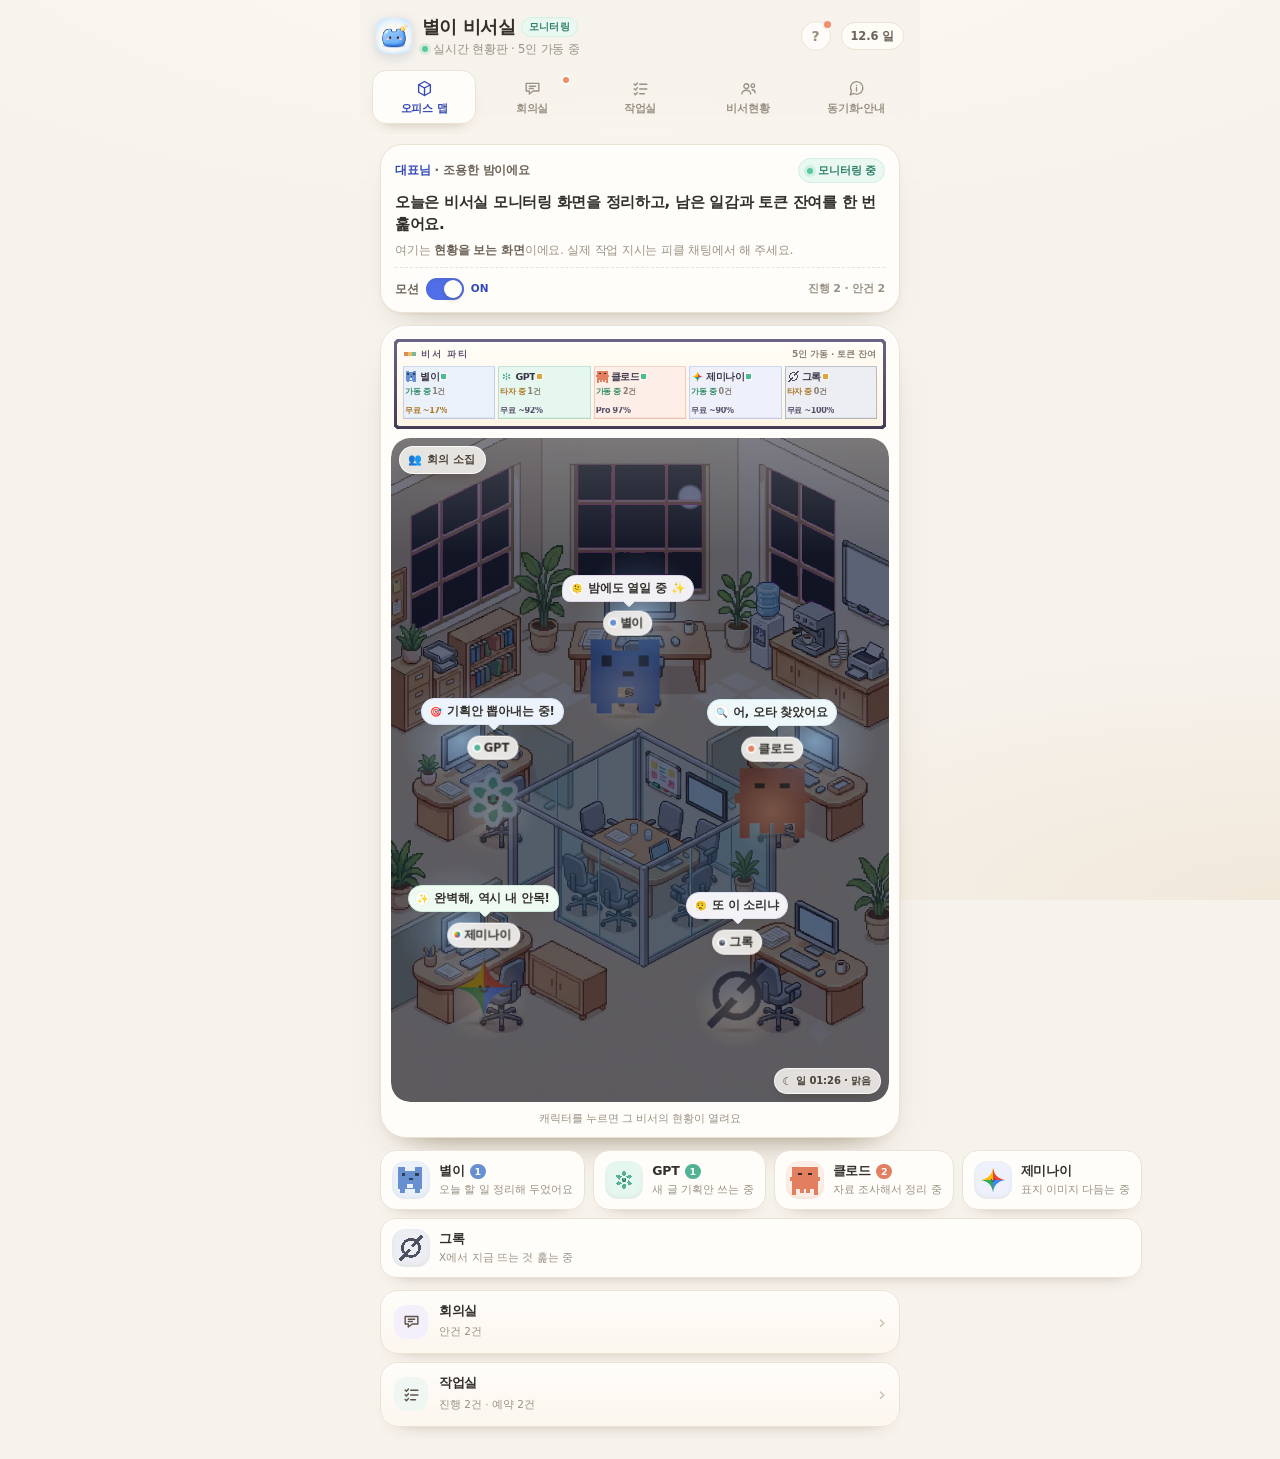
==== index.html @ 5982f6c5 "캐시 버스터 v57" ====
<!DOCTYPE html>
<html lang="ko">
<head>
<meta charset="utf-8">
<meta name="viewport" content="width=device-width, initial-scale=1, maximum-scale=1, user-scalable=no">
<title>별이 비서실 · 모니터링</title>
<meta name="description" content="별이 비서실 — 채팅에서 맡긴 일과 AI 한도를 보는 모니터링 현황판">
<meta name="theme-color" content="#f6f2ec">
<meta name="apple-mobile-web-app-capable" content="yes">
<meta name="apple-mobile-web-app-title" content="별이 비서실">
<meta name="apple-mobile-web-app-status-bar-style" content="default">
<meta name="mobile-web-app-capable" content="yes">
<meta name="format-detection" content="telephone=no">
<link rel="icon" type="image/png" sizes="192x192" href="icon-192.png?v=57">
<link rel="icon" type="image/png" sizes="512x512" href="icon-512.png?v=57">
<link rel="apple-touch-icon" sizes="180x180" href="apple-touch-icon.png?v=57">
<link rel="manifest" href="manifest.json?v=57">
<link rel="preload" as="image" href="assets/office-map-v6.webp" type="image/webp">
<link rel="stylesheet" href="style.css?v=57">
</head>
<body>
<div class="app" id="app">

  <header class="topbar">
    <div class="brand">
      <span class="brand__icon" aria-hidden="true">
        <img src="assets/app-icon.png?v=57" width="36" height="36" alt="">
      </span>
      <div class="brand__text">
        <h1 class="brand__title">별이 비서실<span class="brand__badge">모니터링</span></h1>
        <p class="brand__sub"><span class="live-dot" id="liveDot"></span><span id="brandSub">실시간 현황판 · 5인 가동 중</span></p>
      </div>
      <button class="help-btn" id="helpBtn" type="button" aria-label="모니터링 사용 안내"
              aria-haspopup="dialog" aria-expanded="false">
        <span class="help-btn__mark" aria-hidden="true">?</span>
        <i class="help-btn__dot" id="helpDot" aria-hidden="true" hidden></i>
      </button>
      <span class="brand__date" id="brandDate">11.28 토</span>
    </div>

    <nav class="tabs" id="tabs" role="tablist" aria-label="비서실 모니터링 메뉴">
      <button class="tab is-active" role="tab" id="tab-map" data-tab="map" aria-selected="true" aria-controls="view-map">
        <svg viewBox="0 0 24 24" fill="none" stroke="currentColor" stroke-width="1.7" stroke-linecap="round" stroke-linejoin="round" aria-hidden="true">
          <path d="M12 3.2l7.4 4.1v9.4L12 20.8 4.6 16.7V7.3z"/>
          <path d="M4.6 7.3L12 11.4l7.4-4.1M12 11.4v9.4"/>
        </svg>
        <span>오피스 맵</span>
      </button>
      <button class="tab" role="tab" id="tab-meeting" data-tab="meeting" aria-selected="false" aria-controls="view-meeting">
        <svg viewBox="0 0 24 24" fill="none" stroke="currentColor" stroke-width="1.7" stroke-linecap="round" stroke-linejoin="round" aria-hidden="true">
          <path d="M4 5.6h16v9.6h-7.2L8 19v-3.8H4z"/>
          <path d="M8 9.2h8M8 12h5"/>
        </svg>
        <span>회의실</span>
        <i class="tab__dot" id="meetingDot" hidden></i>
      </button>
      <button class="tab" role="tab" id="tab-work" data-tab="work" aria-selected="false" aria-controls="view-work">
        <svg viewBox="0 0 24 24" fill="none" stroke="currentColor" stroke-width="1.7" stroke-linecap="round" stroke-linejoin="round" aria-hidden="true">
          <path d="M4 6.2l1.6 1.6L8.2 5"/><path d="M11 6.6h9"/>
          <path d="M4 12.2l1.6 1.6L8.2 11"/><path d="M11 12.6h9"/>
          <path d="M4 18.2l1.6 1.6L8.2 17"/><path d="M11 18.6h6"/>
        </svg>
        <span>작업실</span>
      </button>
      <button class="tab" role="tab" id="tab-team" data-tab="team" aria-selected="false" aria-controls="view-team">
        <svg viewBox="0 0 24 24" fill="none" stroke="currentColor" stroke-width="1.7" stroke-linecap="round" stroke-linejoin="round" aria-hidden="true">
          <circle cx="9.2" cy="9" r="3"/>
          <path d="M3.6 19c0-2.9 2.5-4.8 5.6-4.8S14.8 16.1 14.8 19"/>
          <circle cx="17.4" cy="8.4" r="2.3"/>
          <path d="M16.6 13.6c2.3.2 3.8 1.7 3.8 3.9"/>
        </svg>
        <span>비서현황</span>
      </button>
      <button class="tab" role="tab" id="tab-info" data-tab="info" aria-selected="false" aria-controls="view-info">
        <svg viewBox="0 0 24 24" fill="none" stroke="currentColor" stroke-width="1.7" stroke-linecap="round" stroke-linejoin="round" aria-hidden="true">
          <path d="M20 11.4A7.8 7.8 0 0 1 8.7 18.3L4 20l1.7-4.6A7.8 7.8 0 1 1 20 11.4z"/>
          <path d="M12 10.6v4.6M12 8.2v.1"/>
        </svg>
        <span>동기화·안내</span>
      </button>
    </nav>
  </header>

  <main class="views">

    <section class="view is-active" id="view-map" role="tabpanel" aria-labelledby="tab-map">
      <div class="card today">
        <div class="today__head">
          <span class="eyebrow" id="todayEyebrow">좋은 저녁이에요</span>
          <span class="badge-live"><span class="live-dot"></span><span id="todayBadge">모니터링 중</span></span>
        </div>
        <p class="today__brief" id="todayBrief">채팅에서 맡긴 일은 작업실에서, 한도는 위 파티 바에서 확인할 수 있어요.</p>
        <p class="today__note" id="todayNote">여기는 <b>현황을 보는 화면</b>이에요. 실제 작업 지시는 피클 채팅에서 해 주세요.</p>
        <div class="today__foot">
          <div class="toggle-wrap">
            <span class="toggle__cap">모션</span>
            <button class="toggle" id="motionBtn" role="switch" aria-checked="true" aria-label="캐릭터 움직임과 말풍선">
              <span class="toggle__track"><span class="toggle__dot"></span></span>
            </button>
            <span class="toggle__state" id="motionState">ON</span>
          </div>
          <span class="today__stats" id="todayStats"></span>
        </div>
      </div>

      <div class="map-card">
        <div class="party" id="partyBar" aria-label="비서 파티 상태창"></div>
        <div class="map-stage" id="mapStage" data-phase="day" data-weather="clear">
          <div class="scene" id="scene">
            <div class="sky" id="sky" aria-hidden="true">
              <span class="sky__orb" id="skyOrb"></span>
              <span class="sky__cloud sky__cloud--a"></span>
              <span class="sky__cloud sky__cloud--b"></span>
            </div>
            <canvas class="fx-canvas" id="fxCanvas" width="390" height="520" aria-hidden="true"></canvas>
            <img class="map-img" id="mapImg" src="assets/office-map-v6.webp" width="864" height="1152"
                 alt="대형 창문과 책상 다섯 개, 유리벽 회의실의 의자 다섯 석이 놓인 픽셀아트 아이소메트릭 비서실" decoding="async" fetchpriority="high">
            <div class="sprite-layer" id="spriteLayer"></div>
            <div class="light-wash" id="lightWash" aria-hidden="true"></div>
            <div class="lamp-layer" id="lampLayer" aria-hidden="true"></div>
            <div class="map-overlay" id="mapOverlay"></div>
          </div>

          <button class="meet-chip" id="meetChip" type="button" aria-pressed="false" aria-label="회의실 모이기">
            <span class="meet-chip__ico" aria-hidden="true">👥</span>
            <span id="meetChipText">회의 소집</span>
          </button>

          <button class="env-chip" id="envChip" type="button" aria-expanded="false" aria-controls="envPanel">
            <span class="env-chip__ico" id="envIcon" aria-hidden="true">☀</span>
            <span class="env-chip__txt" id="envText">낮 · 맑음</span>
          </button>

          <div class="env-panel" id="envPanel" hidden>
            <div class="env-panel__head">
              <b>시간·날씨 미리보기</b>
              <button class="env-panel__close" id="envClose" type="button" aria-label="닫기">✕</button>
            </div>
            <p class="env-panel__cap">시간대</p>
            <div class="env-row" id="envTimeRow"></div>
            <p class="env-panel__cap">날씨</p>
            <div class="env-row" id="envWeatherRow"></div>
            <p class="env-panel__foot" id="envFoot">실시간으로 돌아가려면 ‘실시간’을 골라 주세요.</p>
          </div>
        </div>
        <div class="map-foot">
          <span class="map-foot__hint" id="mapFootHint">캐릭터를 누르면 그 비서의 현황이 열려요</span>
        </div>
      </div>

      <div class="crew" id="crewList" aria-label="비서 5인 현황"></div>

      <div class="shortcuts">
        <button class="shortcut" type="button" data-action="go-meeting" style="--c:#c8b9ef">
          <span class="shortcut__ico" aria-hidden="true">
            <svg viewBox="0 0 24 24" fill="none" stroke="currentColor" stroke-width="1.8" stroke-linecap="round" stroke-linejoin="round">
              <path d="M4 5.6h16v9.6h-7.2L8 19v-3.8H4z"/><path d="M8 9.2h8M8 12h5"/>
            </svg>
          </span>
          <span class="shortcut__body"><b>회의실</b><small id="meetingMeta">안건 0건</small></span>
          <span class="shortcut__go" aria-hidden="true">›</span>
        </button>
        <button class="shortcut" type="button" data-action="go-work-all" style="--c:#b9d8c4">
          <span class="shortcut__ico" aria-hidden="true">
            <svg viewBox="0 0 24 24" fill="none" stroke="currentColor" stroke-width="1.8" stroke-linecap="round" stroke-linejoin="round">
              <path d="M4 6.2l1.6 1.6L8.2 5"/><path d="M11 6.6h9"/>
              <path d="M4 12.2l1.6 1.6L8.2 11"/><path d="M11 12.6h9"/>
              <path d="M4 18.2l1.6 1.6L8.2 17"/><path d="M11 18.6h6"/>
            </svg>
          </span>
          <span class="shortcut__body"><b>작업실</b><small id="workMeta">할 일 0건</small></span>
          <span class="shortcut__go" aria-hidden="true">›</span>
        </button>
      </div>
    </section>

    <section class="view" id="view-meeting" role="tabpanel" aria-labelledby="tab-meeting" hidden>
      <div class="view__head">
        <h2 class="view__title">회의실</h2>
        <p class="view__sub">채팅에서 오간 주요 안건과 협의 내역을 모아 보여드려요.</p>
      </div>
      <p class="note-strip">안건을 정하고 정리하는 건 피클 채팅에서 해요. 여기서는 <b>진행 상태만</b> 확인해요.</p>
      <div class="readbar">
        <span class="readbar__txt" id="agendaSyncText">동기화 · 대기 중</span>
        <span class="readbar__count" id="agendaSyncCount"></span>
      </div>
      <ul class="list" id="agendaList"></ul>
      <p class="empty" id="agendaEmpty" hidden>아직 올라온 안건이 없어요.<br>채팅에서 안건이 정해지면 여기에 보여요.</p>
    </section>

    <section class="view" id="view-work" role="tabpanel" aria-labelledby="tab-work" hidden>
      <div class="view__head">
        <h2 class="view__title">작업실</h2>
        <p class="view__sub">맡긴 일을 현재·예약·완료로 나눠 확인해요. 여기는 보기만 하는 화면이에요.</p>
      </div>
      <p class="note-strip">현재는 지금 하는 일, 예약은 <b>단발·정기</b> 일감, 완료는 끝난 일이에요. 예약 시각이 지났는데 끝나지 않으면 <b>확인 필요</b>로 올라와요.</p>
      <div class="syncbar" id="syncBar">
        <span class="syncbar__dot" aria-hidden="true"></span>
        <span class="syncbar__txt" id="syncText">채팅 동기화 · 대기 중</span>
        <span class="syncbar__count" id="syncCount"></span>
        <button class="syncbar__btn" type="button" id="syncBtn" data-action="sync-chat">새로고침</button>
      </div>
      <div class="chips" id="taskFilters" role="group" aria-label="담당 필터"></div>
      <div class="progress">
        <div class="progress__bar"><span id="taskProgressBar"></span></div>
        <span class="progress__text" id="taskProgressText">0 / 0</span>
      </div>
      <div class="task-groups" id="taskList"></div>
      <p class="empty" id="taskEmpty" hidden>아직 동기화된 일이 없어요.<br>채팅에서 일을 맡기면 여기에 올라와요.</p>
    </section>

    <section class="view" id="view-team" role="tabpanel" aria-labelledby="tab-team" hidden>
      <div class="view__head">
        <h2 class="view__title">비서현황</h2>
        <p class="view__sub">다섯 사람의 지금 상태·남은 일감·토큰 잔여를 한눈에 봐요.</p>
      </div>
      <div class="team" id="teamList"></div>
    </section>

    <section class="view" id="view-info" role="tabpanel" aria-labelledby="tab-info" hidden>
      <div class="view__head">
        <h2 class="view__title">동기화·안내</h2>
        <p class="view__sub">현황판이 어디서 값을 받는지, 한도는 언제 차는지 정리해 두었어요.</p>
      </div>

      <div class="card">
        <div class="card__head">
          <h3 class="card__title">동기화 상태</h3>
          <button class="btn-mini" type="button" id="infoSyncBtn" data-action="sync-chat">새로고침</button>
        </div>
        <dl class="kv">
          <div class="kv__row"><dt>마지막 동기화</dt><dd id="infoSyncWhen">대기 중</dd></div>
          <div class="kv__row"><dt>받은 작업</dt><dd id="infoSyncCounts">—</dd></div>
          <div class="kv__row"><dt>받은 안건</dt><dd id="infoAgendaCounts">—</dd></div>
          <div class="kv__row"><dt>작업실 구분</dt><dd>현재 · 예약(단발·정기) · 완료</dd></div>
          <div class="kv__row"><dt>데이터</dt><dd>data/office-state.json</dd></div>
        </dl>
        <p class="field__hint">채팅에서 맡긴 일·안건·한도는 별이가 이 파일에 적어 두고, 이 화면은 열 때마다 그 파일을 읽어요. 파일이 없거나 네트워크가 막히면 마지막으로 받은 값으로 보여드려요.</p>
      </div>

      <div class="card">
        <div class="card__head">
          <h3 class="card__title">한도 회복 주기</h3>
          <span class="card__hint">~ 는 추정치</span>
        </div>
        <div class="reset-list" id="resetList"></div>
        <p class="field__hint">클로드는 실제 화면에서 확인한 실측값이고, 나머지는 시킨 작업 수로 어림한 추정치예요. 회복 주기는 각 AI의 초기화 시간을 따른 거예요.</p>
      </div>

      <div class="card">
        <div class="card__head">
          <h3 class="card__title">모니터링 사용법</h3>
        </div>
        <ol class="steps">
          <li><span>실제 작업 지시는 <b>피클 채팅</b>에서 한 줄로 해요.</span></li>
          <li><span>이 화면에서는 진행 상태·한도·모임만 <b>확인</b>해요.</span></li>
          <li><span>작업실은 맡긴 일을 <b>현재·예약(단발·정기)·완료</b>로 나눠 보여줘요.</span></li>
          <li><span>진행률은 예약을 빼고 현재·완료로만 계산해요.</span></li>
          <li><span>값이 늦으면 <b>새로고침</b>을 눌러 다시 읽어요.</span></li>
        </ol>
      </div>

      <div class="card card--tip">
        <div class="card__head">
          <h3 class="card__title">아이폰 홈 화면에 추가</h3>
        </div>
        <ol class="steps">
          <li><span>Safari로 이 페이지를 열어요</span></li>
          <li><span>아래 공유 버튼을 눌러요</span></li>
          <li><span>‘홈 화면에 추가’를 골라요</span></li>
        </ol>
      </div>
    </section>

  </main>
</div>

<div class="sheet-wrap" id="sheetWrap" hidden>
  <div class="sheet-backdrop" data-action="close-sheet"></div>
  <div class="sheet" role="dialog" aria-modal="true" aria-labelledby="sheetTitle">
    <div class="sheet__grab"></div>
    <div class="sheet__head" id="sheetHead"></div>
    <div class="sheet__body" id="sheetBody"></div>
  </div>
</div>

<div class="toast" id="toast" role="status" aria-live="polite"></div>
<noscript><p style="padding:24px;text-align:center">이 앱을 쓰려면 자바스크립트를 켜 주세요.</p></noscript>
<script src="app.js?v=57"></script>
</body>
</html>
---- style.css ----
/* =========================================================
   별이 비서실 — style
   따뜻한 크림 바탕 + 클레이 감성 3D 카드
   ========================================================= */

:root {
  --bg: #f6f2ec;
  --bg-deep: #efe8dd;
  --card: #fffdf9;
  --card-2: #fbf7f0;
  --line: #ece2d3;
  --line-soft: #f3ece1;
  --ink: #33302b;
  --ink-2: #6b6358;
  --ink-3: #9a9184;
  --brand: #4f6ee8;
  --brand-deep: #3149b8;
  --brand-soft: #eaf0ff;
  --mint: #4fc7a4;
  --coral: #ef8f6b;
  --violet: #a98bf2;
  --radius: 22px;
  --radius-sm: 14px;
  --shadow-card: 0 1px 0 rgba(255, 255, 255, .9) inset,
                 0 14px 28px -22px rgba(96, 74, 40, .55),
                 0 2px 6px -4px rgba(96, 74, 40, .18);
  --shadow-float: 0 10px 26px -12px rgba(84, 62, 30, .38);
  --safe-b: env(safe-area-inset-bottom, 0px);
}

* { box-sizing: border-box; -webkit-tap-highlight-color: transparent; }

html, body { margin: 0; padding: 0; }

body {
  background: var(--bg);
  background-image:
    radial-gradient(120% 60% at 50% -10%, #fffaf2 0%, rgba(255, 250, 242, 0) 60%),
    radial-gradient(80% 40% at 100% 100%, #f1e8da 0%, rgba(241, 232, 218, 0) 70%);
  background-attachment: fixed;
  color: var(--ink);
  font-family: -apple-system, BlinkMacSystemFont, "Apple SD Gothic Neo", "Pretendard",
               "Noto Sans KR", "Malgun Gothic", system-ui, sans-serif;
  font-size: 15px;
  line-height: 1.45;
  letter-spacing: -0.01em;
  -webkit-font-smoothing: antialiased;
  min-height: 100dvh;
  padding-bottom: calc(24px + var(--safe-b));
}

h1, h2, h3, h4, p { margin: 0; }
button { font: inherit; color: inherit; }
input, textarea, select { font: inherit; color: inherit; }

.app {
  width: 100%;
  max-width: 560px;
  margin: 0 auto;
}

/* ---------------- topbar ---------------- */

.topbar {
  position: sticky;
  top: 0;
  z-index: 40;
  padding: 14px 16px 0;
  background: linear-gradient(180deg, rgba(246, 242, 236, .97) 62%, rgba(246, 242, 236, .82) 88%, rgba(246, 242, 236, 0));
  backdrop-filter: blur(10px);
  -webkit-backdrop-filter: blur(10px);
}

.brand {
  display: flex;
  align-items: center;
  gap: 10px;
}

.brand__icon {
  width: 36px; height: 36px; flex: none;
  border-radius: 10px; overflow: hidden;
  filter: drop-shadow(0 3px 6px rgba(36, 59, 89, .16));
}
.brand__icon img { width: 100%; height: 100%; display: block; image-rendering: auto; }

.brand__text { flex: 1; min-width: 0; }

.brand__title {
  font-size: 18px;
  font-weight: 800;
  letter-spacing: -0.03em;
  display: flex;
  align-items: center;
  gap: 6px;
  min-width: 0;
}

/* '모니터링' 배지 — 이 화면이 보기 전용 현황판임을 제목 옆에서 바로 알린다 */
.brand__badge {
  font-style: normal;
  font-size: 10px;
  font-weight: 800;
  letter-spacing: 0.02em;
  color: #2f7f66;
  background: #e9f8f1;
  border: 1px solid #d3efe3;
  padding: 2px 7px;
  border-radius: 999px;
  white-space: nowrap;
  flex: none;
}

.brand__sub {
  display: flex;
  align-items: center;
  gap: 5px;
  font-size: 11.5px;
  color: var(--ink-3);
  margin-top: 1px;
}

.live-dot {
  width: 6px;
  height: 6px;
  border-radius: 50%;
  background: #58c99b;
  box-shadow: 0 0 0 3px rgba(88, 201, 155, .18);
  flex: none;
}
.live-dot.is-off { background: #c9c1b5; box-shadow: 0 0 0 3px rgba(201, 193, 181, .2); }

.brand__date {
  font-size: 11.5px;
  font-weight: 700;
  color: var(--ink-2);
  background: rgba(255, 253, 249, .9);
  border: 1px solid var(--line);
  padding: 5px 9px;
  border-radius: 999px;
  flex: none;
}

/* 사용 가이드 물음표 — 평소엔 작은 원 하나, 눌러야 설명이 열린다.
   보이는 크기 30px, 손가락이 닿는 범위는 ::after 로 44px 까지 넓힌다. */
.help-btn {
  position: relative;
  width: 30px;
  height: 30px;
  flex: none;
  display: grid;
  place-items: center;
  padding: 0;
  border: 1px solid var(--line);
  border-radius: 999px;
  background: rgba(255, 253, 249, .9);
  color: var(--ink-3);
  cursor: pointer;
  transition: color .18s ease, border-color .18s ease, background .18s ease, transform .18s ease;
}
.help-btn::after {
  content: "";
  position: absolute;
  inset: -7px;
  border-radius: 999px;
}
.help-btn__mark {
  font-size: 14px;
  font-weight: 800;
  line-height: 1;
  transform: translateY(-.5px);
}
.help-btn:hover,
.help-btn:focus-visible {
  color: var(--brand-deep);
  border-color: color-mix(in srgb, var(--brand) 42%, var(--line));
  background: var(--brand-soft);
}
.help-btn:active { transform: scale(.94); }
.help-btn__dot {
  position: absolute;
  top: -1px;
  right: -1px;
  width: 7px;
  height: 7px;
  border-radius: 999px;
  background: var(--coral);
  box-shadow: 0 0 0 2px var(--bg);
}
.help-btn__dot[hidden] { display: none; }
.help-btn.is-new { animation: helpPulse .62s ease-out 1; }
@keyframes helpPulse {
  50% { transform: scale(1.14); box-shadow: 0 0 0 6px rgba(79, 110, 232, .12); }
}

/* tabs */

.tabs {
  display: flex;
  gap: 4px;
  margin: 12px -16px 0;
  padding: 0 12px 10px;
  overflow-x: auto;
  scrollbar-width: none;
}
.tabs::-webkit-scrollbar { display: none; }

.tab {
  position: relative;
  flex: 1 1 0;
  display: flex;
  flex-direction: column;
  align-items: center;
  gap: 3px;
  padding: 8px 2px 7px;
  min-width: 0;
  border: 1px solid transparent;
  border-radius: 14px;
  background: transparent;
  color: var(--ink-3);
  font-size: 10.5px;
  font-weight: 700;
  letter-spacing: -0.02em;
  cursor: pointer;
  transition: background .18s ease, color .18s ease, box-shadow .18s ease, transform .18s ease;
}
.tab svg { width: 19px; height: 19px; flex: none; }
.tab span { white-space: nowrap; }

.tab.is-active {
  color: var(--brand-deep);
  background: var(--card);
  border-color: var(--line);
  box-shadow: 0 1px 0 #fff inset, 0 8px 16px -12px rgba(96, 74, 40, .55);
}

.tab__dot {
  position: absolute;
  top: 6px;
  right: 14px;
  width: 6px;
  height: 6px;
  border-radius: 50%;
  background: var(--coral);
  box-shadow: 0 0 0 2px var(--card);
}

/* ---------------- views / cards ---------------- */

.views { padding: 6px 16px 0; }

.view { display: none; }
.view.is-active { display: block; animation: viewIn .26s ease both; }

@keyframes viewIn {
  from { opacity: 0; transform: translateY(6px); }
  to { opacity: 1; transform: none; }
}

.card {
  background: var(--card);
  border: 1px solid var(--line);
  border-radius: var(--radius);
  box-shadow: var(--shadow-card);
  padding: 14px;
  margin-bottom: 12px;
}

.card__head {
  display: flex;
  align-items: center;
  justify-content: space-between;
  gap: 8px;
  margin-bottom: 10px;
}

.card__title { font-size: 14px; font-weight: 800; letter-spacing: -0.02em; }
.card__hint { font-size: 11px; color: var(--ink-3); }

.view__head { padding: 6px 2px 12px; }
.view__title { font-size: 20px; font-weight: 800; letter-spacing: -0.035em; }
.view__sub { font-size: 12.5px; color: var(--ink-3); margin-top: 3px; }

/* today card */

.today { padding: 13px 14px 12px; }

.today__head {
  display: flex;
  align-items: center;
  justify-content: space-between;
  gap: 8px;
}

.eyebrow { font-size: 12px; color: var(--ink-2); font-weight: 600; }
.eyebrow__nick { color: var(--brand-deep); font-weight: 800; }

.badge-live {
  display: inline-flex;
  align-items: center;
  gap: 5px;
  font-size: 10.5px;
  font-weight: 700;
  color: #2f7f66;
  background: #e9f8f1;
  border: 1px solid #d3efe3;
  padding: 4px 8px;
  border-radius: 999px;
  white-space: nowrap;
}

.today__brief {
  margin: 9px 0 0;
  font-size: 15px;
  font-weight: 700;
  line-height: 1.45;
  letter-spacing: -0.02em;
  color: var(--ink);
  word-break: keep-all;
}

.today__note {
  margin: 6px 0 0;
  font-size: 11.5px;
  line-height: 1.5;
  color: var(--ink-3);
  word-break: keep-all;
}
.today__note b { color: var(--ink-2); font-weight: 800; }

.today__foot {
  display: flex;
  align-items: center;
  justify-content: space-between;
  gap: 10px;
  margin-top: 8px;
  padding-top: 10px;
  border-top: 1px dashed var(--line);
}

.toggle-wrap { display: flex; align-items: center; gap: 7px; }
.toggle__cap { font-size: 11.5px; color: var(--ink-2); font-weight: 600; }
.toggle__state { font-size: 10.5px; font-weight: 800; color: var(--brand-deep); letter-spacing: .02em; }

.toggle {
  border: 0;
  background: none;
  padding: 0;
  cursor: pointer;
}
.toggle__track {
  display: block;
  width: 38px;
  height: 22px;
  border-radius: 999px;
  background: #ded6c9;
  box-shadow: inset 0 1px 3px rgba(90, 70, 40, .18);
  transition: background .2s ease;
  position: relative;
}
.toggle__dot {
  position: absolute;
  top: 2px;
  left: 2px;
  width: 18px;
  height: 18px;
  border-radius: 50%;
  background: #fffdf9;
  box-shadow: 0 2px 5px rgba(90, 70, 40, .25);
  transition: transform .2s cubic-bezier(.4, 1.4, .6, 1);
}
body.motion .toggle__track { background: var(--brand); }
body.motion .toggle__dot { transform: translateX(16px); }

.today__stats { font-size: 11px; color: var(--ink-3); font-weight: 600; }

/* ---------------- map ---------------- */

.map-card {
  background: var(--card);
  border: 1px solid var(--line);
  border-radius: 26px;
  padding: 8px 8px 0;
  box-shadow: 0 22px 40px -30px rgba(96, 74, 40, .7),
              0 2px 0 #fff inset,
              0 8px 20px -16px rgba(96, 74, 40, .4);
  margin-bottom: 12px;
  overflow: hidden;
}

.map-stage {
  position: relative;
  width: 100%;
  aspect-ratio: 3 / 4;
  border-radius: 19px;
  overflow: hidden;
  background: #f3ebdd;
  isolation: isolate;
  box-shadow: inset 0 0 0 1px rgba(120, 96, 60, .08),
              inset 0 10px 26px -18px rgba(96, 74, 40, .55);
}

.map-img {
  position: absolute;
  inset: 0;
  width: 100%;
  height: 100%;
  object-fit: cover;
  display: block;
  user-select: none;
  -webkit-user-drag: none;
}

/* soft top light so tags read on cream wall */
.map-stage::after {
  content: "";
  position: absolute;
  inset: 0;
  pointer-events: none;
  background: linear-gradient(180deg, rgba(255, 250, 242, .18) 0%, rgba(255, 250, 242, 0) 18%);
  z-index: 6;
}

/* ---------------- scene layers ---------------- */

.scene {
  position: absolute;
  inset: 0;
  isolation: isolate;
  overflow: hidden;
  border-radius: 19px;
}

.sky {
  position: absolute;
  inset: 0;
  z-index: 0;
  background: #bcd9ee;
  transition: background 1.2s ease;
}

.sky__orb {
  position: absolute;
  width: 46px;
  height: 46px;
  border-radius: 50%;
  left: 46%;
  top: 3%;
  background: radial-gradient(circle at 50% 50%, #fff8e2 0%, #ffe9a8 55%, rgba(255, 226, 140, 0) 72%);
  opacity: .9;
  transition: left 2s ease, top 2s ease, opacity 1s ease, background 1s ease;
}

.sky__cloud {
  position: absolute;
  height: 14px;
  border-radius: 8px;
  background: rgba(255, 255, 255, .85);
  opacity: 0;
  transition: opacity .8s ease;
}
.sky__cloud--a { left: 6%; top: 11%; width: 30%; }
.sky__cloud--b { left: 52%; top: 16%; width: 26%; }

.map-stage[data-weather="cloudy"] .sky__cloud,
.map-stage[data-weather="rain"] .sky__cloud,
.map-stage[data-weather="snow"] .sky__cloud { opacity: .8; }
.map-stage[data-weather="rain"] .sky__cloud,
.map-stage[data-weather="snow"] .sky__cloud { opacity: .6; }

.fx-canvas {
  position: absolute;
  inset: 0;
  width: 100%;
  height: 100%;
  z-index: 1;
  pointer-events: none;
}

.map-img { z-index: 2; }

/* character sprites */
.sprite-layer {
  position: absolute;
  inset: 0;
  z-index: 4;
  pointer-events: none;
}

.sprite {
  position: absolute;
  transform: translate(-50%, -100%);
  width: var(--w, 14%);
  padding: 0;
  border: 0;
  background: none;
  cursor: pointer;
  pointer-events: auto;
  transition: left 1.35s cubic-bezier(.42, .02, .5, 1), top 1.35s cubic-bezier(.42, .02, .5, 1), opacity .3s ease,
              transform .35s ease;
  will-change: left, top;
  -webkit-tap-highlight-color: transparent;
}

.sprite__shadow {
  position: absolute;
  left: 50%;
  bottom: -1.5%;
  width: 62%;
  height: 8%;
  transform: translateX(-50%);
  border-radius: 50%;
  background: radial-gradient(ellipse at 50% 50%, rgba(84, 62, 38, .33) 0%, rgba(84, 62, 38, 0) 70%);
  transition: transform .3s ease, opacity .3s ease;
}

.sprite__inner {
  display: block;
  transform-origin: 50% 100%;
  animation: spriteBob 4.2s ease-in-out infinite;
  filter: drop-shadow(0 1px 0 rgba(255, 255, 255, .35));
}

/* 자리에서 타자를 칠 때의 불빛 — 키보드 불빛·모니터 빛·손끝 점 */
.sprite__glow,
.sprite__keys,
.sprite__tap {
  position: absolute;
  pointer-events: none;
  opacity: 0;
}

.sprite__glow {
  left: 50%;
  top: 4%;
  width: 132%;
  height: 74%;
  transform: translateX(-50%);
  border-radius: 50%;
  background: radial-gradient(ellipse at 50% 46%, rgba(150, 205, 255, .42) 0%, rgba(150, 205, 255, 0) 68%);
  mix-blend-mode: screen;
  transition: opacity .45s ease;
}

.sprite__keys {
  left: 50%;
  bottom: 18%;
  width: 52%;
  height: 4.2%;
  border: 1px solid rgba(186, 138, 56, .5);
  transform: translateX(-50%);
  border-radius: 2px;
  background: linear-gradient(180deg, #fffdf0, #ffc25a);
  box-shadow: 0 0 10px 3px rgba(255, 186, 76, .9), 0 0 2px 1px rgba(255, 255, 255, .95);
}

.sprite__tap {
  left: 50%;
  bottom: 20%;
  width: 40%;
  height: 14%;
  transform: translateX(-50%);
}

.sprite__tap::before,
.sprite__tap::after {
  content: "";
  position: absolute;
  width: 3px;
  height: 3px;
  border-radius: 1px;
  background: rgba(255, 252, 240, .95);
  box-shadow: 0 0 4px rgba(255, 238, 196, .95);
}
.sprite__tap::before { left: 16%; bottom: 0; }
.sprite__tap::after { right: 16%; bottom: 18%; }

.sprite.is-typing .sprite__keys { animation: keysTap .34s steps(2, end) infinite; }
/* 가끔 튀는 '타닥' — 작은 도트 글자 효과 */
.sprite__word {
  position: absolute;
  left: 58%;
  bottom: 27%;
  font-size: 9px;
  font-weight: 800;
  letter-spacing: -0.02em;
  color: #6f5330;
  text-shadow: 0 1px 0 #fff, 0 0 5px rgba(255, 255, 255, .95);
  pointer-events: none;
  opacity: 0;
  animation: wordPop 1.35s ease-out forwards;
}
@keyframes wordPop {
  0% { opacity: 0; transform: translateY(4px) scale(.85); }
  22% { opacity: .95; transform: translateY(0) scale(1); }
  70% { opacity: .9; transform: translateY(-2px) scale(1); }
  100% { opacity: 0; transform: translateY(-8px) scale(.95); }
}

.sprite.is-typing .sprite__glow { opacity: .8; animation: glowBreathe 3.2s ease-in-out infinite; }
.sprite.is-typing .sprite__tap::before { animation: tapDot .34s steps(2, end) infinite; }
.sprite.is-typing .sprite__tap::after { animation: tapDot .34s steps(2, end) infinite .17s; }
.sprite.is-typing .sprite__tap::before,
.sprite.is-typing .sprite__tap::after { box-shadow: 0 0 5px rgba(255, 236, 190, 1), 9px 3px 0 -1px rgba(255, 250, 235, .85); }

@keyframes keysTap {
  0%, 100% { opacity: .3; }
  50% { opacity: 1; }
}
@keyframes glowBreathe {
  0%, 100% { opacity: .45; }
  50% { opacity: .85; }
}
@keyframes tapDot {
  0% { opacity: .3; transform: translateY(0) scale(.8); }
  35% { opacity: 1; transform: translateY(-3px) scale(1); }
  100% { opacity: .45; transform: translateY(-6px) scale(.9); }
}

.sprite svg.mini-char { width: 100%; height: auto; display: block; }

.sprite[data-part="gpt"] .sprite__inner { animation-duration: 5.1s; }
.sprite[data-part="claude"] .sprite__inner { animation-duration: 3.6s; }
.sprite[data-part="gemini"] .sprite__inner { animation-duration: 4.7s; }

@keyframes spriteBob {
  0%, 100% { transform: translateY(0) scaleY(1); }
  45% { transform: translateY(-2.5%) scaleY(1.012); }
  70% { transform: translateY(0) scaleY(.994); }
}

@keyframes spriteType {
  0%, 100% { transform: translate(0, 0); }
  33% { transform: translate(-.7px, -.7px); }
  66% { transform: translate(.7px, -.2px); }
}

@keyframes spriteWalk {
  0%, 100% { transform: translateY(0) rotate(-1deg); }
  50% { transform: translateY(-3px) rotate(1.4deg); }
}

.sprite.is-typing .sprite__inner {
  animation: spriteType .26s steps(1, end) infinite;
}

/* 회의실에 앉았을 때 — 살짝 작아지고 천천히 몸을 흔들며, 말할 때 끄덕인다 */
@keyframes seatSway {
  0%, 100% { transform: translateY(0) rotate(-.7deg); }
  50% { transform: translateY(-1px) rotate(.7deg); }
}
@keyframes talkNod {
  0%, 100% { transform: translateY(0) rotate(0deg); }
  25% { transform: translateY(-2px) rotate(-1.4deg); }
  55% { transform: translateY(0) rotate(1.1deg); }
}

.sprite.is-seated {
  transform-origin: 50% 100%;
  transform: translate(-50%, -100%) scale(.78);
}
.sprite.is-seated .sprite__inner { animation: seatSway 3.6s ease-in-out infinite; }
.sprite.is-seated .sprite__shadow { transform: translateX(-50%) scale(.9); opacity: .78; }
.sprite.is-seated.is-talking .sprite__inner { animation: talkNod .85s ease-in-out 2; }

.sprite.is-walk .sprite__inner {
  animation: spriteWalk .34s ease-in-out infinite;
}

.sprite.is-walk .sprite__shadow { transform: translateX(-50%) scale(.86); opacity: .7; }

.sprite.is-off { opacity: .45; filter: saturate(.5); }
.sprite:focus-visible { outline: none; }
.sprite:focus-visible .sprite__inner { filter: drop-shadow(0 0 0 #fff) drop-shadow(0 0 6px rgba(120, 150, 220, .9)); }

/* floating emoji reaction */
.sprite__emoji {
  position: absolute;
  left: 50%;
  top: -4%;
  transform: translate(-50%, 0);
  font-size: 13px;
  opacity: 0;
  pointer-events: none;
  animation: emojiPop 2.2s ease-out forwards;
  text-shadow: 0 1px 0 rgba(255, 255, 255, .8);
}
@keyframes emojiPop {
  0% { opacity: 0; transform: translate(-50%, 6px) scale(.6); }
  22% { opacity: 1; transform: translate(-50%, -2px) scale(1); }
  70% { opacity: 1; transform: translate(-50%, -12px) scale(1); }
  100% { opacity: 0; transform: translate(-50%, -22px) scale(.9); }
}

/* lighting */
.light-wash {
  position: absolute;
  inset: 0;
  z-index: 7;
  pointer-events: none;
  mix-blend-mode: multiply;
  background-color: #ffffff;
  opacity: 0;
  transition: background-color 1.6s linear, opacity 1.6s linear;
}

.lamp-layer {
  position: absolute;
  inset: 0;
  z-index: 8;
  pointer-events: none;
  mix-blend-mode: screen;
  opacity: 0;
  transition: opacity 1.6s linear;
}

.map-overlay { position: absolute; inset: 0; z-index: 9; pointer-events: none; }

.map-foot {
  display: flex;
  align-items: center;
  justify-content: center;
  padding: 9px 6px 10px;
}
.map-foot__hint {
  font-size: 10.5px;
  color: var(--ink-3);
  letter-spacing: -0.01em;
}

/* environment chip + preview panel */

/* meeting chip — 오피스맵 왼쪽 위 작은 컨트롤 */
.meet-chip {
  position: absolute;
  left: 8px;
  top: 8px;
  z-index: 40;
  display: inline-flex;
  align-items: center;
  gap: 5px;
  padding: 5px 10px 5px 8px;
  border-radius: 999px;
  border: 1px solid rgba(255, 255, 255, .85);
  background: rgba(255, 253, 248, .82);
  backdrop-filter: blur(6px);
  -webkit-backdrop-filter: blur(6px);
  box-shadow: 0 6px 14px -10px rgba(60, 44, 24, .9);
  font-family: inherit;
  font-size: 10.5px;
  font-weight: 800;
  color: #4a4237;
  cursor: pointer;
  white-space: nowrap;
  transition: background .2s ease, color .2s ease, box-shadow .2s ease;
}
.meet-chip__ico { font-size: 11px; line-height: 1; }
.meet-chip.is-on {
  background: #eef3ff;
  border-color: #d3e0ff;
  color: #3e5aa8;
  box-shadow: 0 0 0 2px rgba(120, 160, 230, .16), 0 8px 16px -10px rgba(60, 44, 24, .9);
}
.meet-chip.is-on .meet-chip__ico { animation: meetPulse 1.6s ease-in-out infinite; }
@keyframes meetPulse {
  0%, 100% { transform: scale(1); }
  50% { transform: scale(1.15); }
}

.env-chip {
  position: absolute;
  right: 8px;
  bottom: 8px;
  z-index: 40;
  display: inline-flex;
  align-items: center;
  gap: 4px;
  max-width: calc(100% - 16px);
  padding: 5px 9px 5px 7px;
  border-radius: 999px;
  border: 1px solid rgba(255, 255, 255, .8);
  background: rgba(255, 253, 248, .82);
  backdrop-filter: blur(6px);
  -webkit-backdrop-filter: blur(6px);
  box-shadow: 0 6px 14px -10px rgba(60, 44, 24, .9);
  font-family: inherit;
  font-size: 10px;
  font-weight: 800;
  letter-spacing: -0.01em;
  color: #4a4237;
  cursor: pointer;
  white-space: nowrap;
  overflow: hidden;
}
.env-chip__txt {
  overflow: hidden;
  text-overflow: ellipsis;
}

.env-chip__ico { font-size: 11px; line-height: 1; }
.env-chip.is-live .env-chip__ico { filter: none; }

.env-panel {
  position: absolute;
  right: 8px;
  bottom: 8px;
  z-index: 45;
  width: calc(100% - 16px);
  max-width: 260px;
  padding: 10px 11px 9px;
  border-radius: 16px;
  background: rgba(255, 253, 248, .97);
  border: 1px solid #f0e6d7;
  box-shadow: 0 16px 30px -18px rgba(60, 44, 24, .9);
  backdrop-filter: blur(8px);
  -webkit-backdrop-filter: blur(8px);
}
.env-panel[hidden] { display: none; }

.env-panel__head {
  display: flex;
  align-items: center;
  justify-content: space-between;
  font-size: 11.5px;
  color: var(--ink);
  margin-bottom: 6px;
}
.env-panel__close {
  border: 0;
  background: none;
  font-size: 12px;
  color: var(--ink-3);
  cursor: pointer;
  padding: 2px 4px;
  line-height: 1;
}
.env-panel__cap {
  margin: 5px 0 4px;
  font-size: 10px;
  font-weight: 800;
  letter-spacing: .04em;
  color: var(--ink-3);
}
.env-row { display: flex; flex-wrap: wrap; gap: 4px; }
.env-opt {
  padding: 5px 9px;
  border-radius: 999px;
  border: 1px solid #eee2d2;
  background: #fffdf9;
  font-family: inherit;
  font-size: 10.5px;
  font-weight: 700;
  color: var(--ink-2);
  cursor: pointer;
}
.env-opt.is-on {
  background: #3f3a4d;
  border-color: #3f3a4d;
  color: #fff;
}
.env-panel__foot {
  margin: 8px 0 0;
  font-size: 9.5px;
  line-height: 1.45;
  color: var(--ink-3);
}

body.no-motion .sprite__inner,
body.no-motion .sprite__emoji,
body.no-motion .sprite__keys,
body.no-motion .sprite__glow,
body.no-motion .sprite__tap::before,
body.no-motion .sprite__tap::after,
body.no-motion .pm__dot,
body.no-motion .meet-chip__ico { animation: none !important; }
body.no-motion .sprite { transition: none; }

/* name tags */

.tag {
  position: absolute;
  transform: translate(-50%, -50%);
  display: inline-flex;
  align-items: center;
  gap: 4px;
  max-width: 42%;
  padding: 3px 8px 3px 6px;
  border-radius: 999px;
  background: rgba(255, 253, 248, .86);
  border: 1px solid rgba(255, 255, 255, .85);
  box-shadow: 0 4px 10px -6px rgba(96, 74, 40, .55);
  backdrop-filter: blur(4px);
  -webkit-backdrop-filter: blur(4px);
  pointer-events: none;
  z-index: 10;
  font-size: 10.5px;
  font-weight: 800;
  color: var(--ink);
  white-space: nowrap;
  transition: left .8s cubic-bezier(.42, .02, .5, 1), top .8s cubic-bezier(.42, .02, .5, 1),
              transform .2s ease, box-shadow .2s ease, background .2s ease, opacity .35s ease;
}

.tag__dot {
  width: 6px;
  height: 6px;
  border-radius: 50%;
  flex: none;
  box-shadow: 0 0 0 2px rgba(255, 255, 255, .7);
}

.tag.is-focus {
  background: rgba(255, 255, 255, .96);
  transform: translate(-50%, -50%) scale(1.06);
  box-shadow: 0 8px 16px -8px rgba(96, 74, 40, .55);
}

.tag.is-off { opacity: .55; }

/* 회의실에 앉았을 때는 이름표를 잠시 숨겨 캐릭터와 테이블이 가려지지 않게 */
.tag.is-seated { opacity: 0; transform: translate(-50%, -50%) scale(.9); }

/* hotspots */

.spot {
  position: absolute;
  transform: translate(-50%, -50%);
  width: 26%;
  min-width: 44px;
  min-height: 44px;
  aspect-ratio: 1 / 1;
  padding: 0;
  border: 0;
  border-radius: 50%;
  background: transparent;
  cursor: pointer;
  z-index: 20;
  display: grid;
  place-items: center;
}

.spot__ring {
  width: 100%;
  height: 100%;
  border-radius: 50%;
  border: 2px solid transparent;
  background: radial-gradient(circle, rgba(255, 255, 255, .18) 0%, rgba(255, 255, 255, 0) 70%);
  transition: border-color .2s ease, transform .2s ease, background .2s ease;
}

.spot:active .spot__ring { transform: scale(.94); }

.spot:focus-visible { outline: none; }
.spot:focus-visible .spot__ring,
.spot.is-focus .spot__ring {
  border-color: rgba(255, 255, 255, .72);
  background: radial-gradient(circle, rgba(255, 255, 255, .16) 0%, rgba(255, 255, 255, 0) 68%);
  box-shadow: 0 0 0 2px rgba(255, 255, 255, .3);
}

/* speech bubble — 넷이 각자 하나씩 띄우므로 좁은 무대에서도 서로 가리지 않게 컴팩트 */

.bubble {
  position: absolute;
  z-index: 30;
  max-width: 112px;
  padding: 6px 9px;
  border-radius: 12px;
  background: rgba(255, 253, 248, .97);
  border: 1px solid #f0e6d7;
  box-shadow: 0 8px 16px -11px rgba(96, 74, 40, .8);
  font-size: 10.5px;
  font-weight: 700;
  line-height: 1.3;
  color: var(--ink);
  text-align: center;
  pointer-events: none;
  word-break: keep-all;
  transition: left .4s cubic-bezier(.42, .02, .5, 1), top .4s cubic-bezier(.42, .02, .5, 1),
              opacity .3s ease;
}

/* 꼬리 방향은 클래스로만 정하고, 위치·꼬리 끝점은 JS 가 px 로 잡아 준다 */
.bubble::after {
  content: "";
  position: absolute;
  width: 8px;
  height: 8px;
  background: inherit;
  border: inherit;
  border-width: 0 1px 1px 0;
}
.bubble--down::after {
  left: var(--tail-x, 50%);
  bottom: -5px;
  transform: translateX(-50%) rotate(45deg);
  border-radius: 0 0 3px 0;
}
.bubble--up::after {
  left: var(--tail-x, 50%);
  top: -5px;
  transform: translateX(-50%) rotate(-135deg);
  border-radius: 0 0 3px 0;
}
.bubble--right::after {
  right: -5px;
  left: auto;
  top: var(--tail-y, 50%);
  transform: translateY(-50%) rotate(-45deg);
  border-radius: 0 0 3px 0;
}
.bubble--left::after {
  left: -5px;
  top: var(--tail-y, 50%);
  transform: translateY(-50%) rotate(135deg);
  border-radius: 0 0 3px 0;
}

.bubble.is-pop { animation: bubblePop .34s cubic-bezier(.3, 1.5, .6, 1) both; }
@keyframes bubblePop {
  from { opacity: 0; filter: blur(2px); }
  to { opacity: 1; filter: none; }
}

.bubble.is-off { opacity: .7; }

/* 감정 말풍선 — 감정마다 작은 아이콘 + 파스텔 톤 한 겹, 테두리·꼬리는 같은 색을 따른다 */
.bubble--mood {
  display: inline-flex;
  align-items: center;
  gap: 4px;
  max-width: 118px;
  padding: 5px 8px 5px 6px;
  text-align: left;
  border-radius: 13px;
  background: var(--mood-bg, #fffdf8);
  border-color: var(--mood-line, #f0e6d7);
}

.bubble__ico {
  flex: none;
  display: grid;
  place-items: center;
  width: 15px;
  height: 15px;
  border-radius: 8px;
  background: rgba(255, 255, 255, .92);
  box-shadow: inset 0 0 0 1px rgba(120, 96, 60, .1);
  font-size: 9.5px;
  line-height: 1;
}
.bubble__ico[hidden] { display: none; }
.bubble[hidden] { display: none; }
.bubble--mood .bubble__txt { flex: 1; min-width: 0; }

.bubble.m-idea   { --mood-bg: #fffaea; --mood-line: #f4e3b3; }
.bubble.m-worry  { --mood-bg: #f5f2fc; --mood-line: #e3dcf5; }
.bubble.m-focus  { --mood-bg: #edf3fc; --mood-line: #d8e4f6; }
.bubble.m-hype   { --mood-bg: #fff0e8; --mood-line: #ffd9c4; }
.bubble.m-sigh   { --mood-bg: #f3f2f7; --mood-line: #e2dfee; }
.bubble.m-coffee { --mood-bg: #faf1e4; --mood-line: #ecdcc2; }
.bubble.m-tired  { --mood-bg: #f1f0f4; --mood-line: #ddd9e6; }
.bubble.m-proud  { --mood-bg: #eefaf2; --mood-line: #cfe9db; }
.bubble.m-eyes   { --mood-bg: #f6f0fb; --mood-line: #e4d7f2; }
.bubble.m-catch  { --mood-bg: #eef8fa; --mood-line: #d3e9ee; }
.bubble.m-alarm  { --mood-bg: #fff1f3; --mood-line: #fbd6dd; }
.bubble.m-vex    { --mood-bg: #fdf0ec; --mood-line: #f6d2c6; }
.bubble.m-relief { --mood-bg: #f0f9f1; --mood-line: #d7ebda; }

/* 감정마다 살짝 다른 모서리 */
.bubble.m-tired { border-radius: 16px 16px 16px 9px; }
.bubble.m-hype { border-radius: 15px 15px 7px 15px; }
.bubble.m-proud { border-radius: 15px 15px 9px 15px; }

.bubble--mood.is-pop { animation: moodPop .42s cubic-bezier(.3, 1.5, .55, 1) both; }
@keyframes moodPop {
  from { opacity: 0; scale: .9; }
  to { opacity: 1; scale: 1; }
}

/* 상세 패널·비서현황의 성격 한 줄 소개 */
.sheet__persona {
  margin-top: 4px;
  font-size: 10.5px;
  line-height: 1.45;
  color: var(--ink-2);
  word-break: keep-all;
}
.sheet__persona i { font-style: normal; color: var(--ink-3); }
.agent__persona {
  margin-top: 10px;
  padding: 7px 10px;
  border-left: 2px solid color-mix(in srgb, var(--c) 45%, transparent);
  border-radius: 0 10px 10px 0;
  background: color-mix(in srgb, var(--c) 7%, #fffdf8);
  font-size: 10.5px;
  line-height: 1.5;
  color: var(--ink-2);
  word-break: keep-all;
}

/* ---------------- party dot bar (도트 RPG 파티 상태창) ---------------- */

.party { margin: 3px 3px 9px; }

/* 바깥은 어두운 픽셀 테두리, 안쪽은 크림 창 — 모서리를 3px 잘라 도트 창 느낌을 낸다. */
.party__frame {
  padding: 3px;
  background-image: linear-gradient(180deg, #6d6384 0%, #443c56 100%);
  clip-path: polygon(3px 0, calc(100% - 3px) 0, 100% 3px, 100% calc(100% - 3px),
    calc(100% - 3px) 100%, 3px 100%, 0 calc(100% - 3px), 0 3px);
  filter: drop-shadow(0 3px 7px rgba(90, 70, 40, .2));
}

.party__in {
  padding: 6px 6px 7px;
  background-image: linear-gradient(180deg, #fffdf7 0%, #fdf4e5 100%);
  box-shadow: inset 0 1px 0 #fff;
  clip-path: polygon(2px 0, calc(100% - 2px) 0, 100% 2px, 100% calc(100% - 2px),
    calc(100% - 2px) 100%, 2px 100%, 0 calc(100% - 2px), 0 2px);
}

.party__head {
  display: flex;
  align-items: center;
  justify-content: space-between;
  gap: 6px;
  padding: 0 1px 5px;
}

.party__title {
  display: flex;
  align-items: center;
  font-size: 9px;
  font-weight: 900;
  letter-spacing: .18em;
  color: #5b5270;
  white-space: nowrap;
}

/* 픽셀 3칸 장식 (코랄·골드·민트) */
.party__title::before {
  content: "";
  width: 4px;
  height: 4px;
  margin-right: 13px;
  background: #e28a58;
  box-shadow: 4px 0 0 #e6bf63, 8px 0 0 #7fb79c;
}

.party__meta {
  font-size: 9px;
  font-weight: 700;
  color: #8b8172;
  letter-spacing: -.01em;
  white-space: nowrap;
  overflow: hidden;
  text-overflow: ellipsis;
}

.party__row {
  display: grid;
  grid-template-columns: repeat(5, minmax(0, 1fr));
  gap: 3px;
}

.pm {
  display: flex;
  flex-direction: column;
  gap: 2px;
  min-width: 0;
  padding: 4px 2px 3px;
  border: 0;
  border-radius: 0;
  background: var(--soft);
  box-shadow: inset 0 0 0 1px var(--edge), inset 0 1px 0 rgba(255, 255, 255, .75),
              inset 0 -2px 0 rgba(120, 96, 60, .07);
  text-align: left;
  cursor: pointer;
  -webkit-appearance: none;
  appearance: none;
  transition: transform .12s ease, opacity .2s ease;
}
.pm:active { transform: translateY(1px); }
.pm[data-state="off"] { opacity: .55; }

.pm__top { display: flex; align-items: center; gap: 2px; min-width: 0; }

.pm__ico { flex: none; width: 13px; height: 13px; display: block; }
.pm__ico .mini-char { width: 100%; height: 100%; display: block; }

.pm__name {
  flex: 1 1 auto;
  min-width: 0;
  font-size: 9.5px;
  font-weight: 900;
  letter-spacing: -.05em;
  color: #3b3548;
  white-space: nowrap;
  overflow: hidden;
  text-overflow: ellipsis;
}

.pm__dot {
  flex: none;
  width: 5px;
  height: 5px;
  background: var(--dotc, #58c99b);
  box-shadow: 0 0 0 1px rgba(255, 255, 255, .85);
}

.pm__meta { display: flex; align-items: baseline; justify-content: space-between; gap: 2px; }
.pm__st { font-size: 8px; font-weight: 900; letter-spacing: -.05em; color: var(--dotc); white-space: nowrap; }
.pm__n { font-size: 8px; font-weight: 800; letter-spacing: -.04em; color: #867d6e; white-space: nowrap; }

/* 미니 게이지 — 1px 이음매로 픽셀 칸처럼 보이게 */
.pm__bar {
  position: relative;
  display: block;
  height: 5px;
  background: #e6ddcb;
  box-shadow: inset 0 0 0 1px rgba(120, 96, 60, .12);
}
.pm__bar > i {
  position: absolute;
  left: 0;
  top: 0;
  bottom: 0;
  display: block;
  width: var(--fill, 100%);
  background: var(--c);
}
.pm__bar::after {
  content: "";
  position: absolute;
  inset: 0;
  background-image: repeating-linear-gradient(90deg,
    rgba(255, 253, 247, 0) 0 4px, #fffaf0 4px 5px);
}

.pm[data-state="on"] { --dotc: #2f8a63; }
.pm[data-state="typing"] { --dotc: #a8761f; }
.pm[data-state="walk"] { --dotc: #4c76b5; }
.pm[data-state="meeting"] { --dotc: #6f57c9; }
.pm[data-state="off"] { --dotc: #a49b8c; }

.pm[data-state="on"] .pm__dot { background: #4bbd8c; }
.pm[data-state="typing"] .pm__dot { background: #e0a63e; }
.pm[data-state="walk"] .pm__dot { background: #7aa6e2; }
.pm[data-state="meeting"] .pm__dot { background: #9b81e8; }
.pm[data-state="off"] .pm__dot { background: #bcb4a6; }

.pm[data-state="typing"] .pm__dot,
.pm[data-state="meeting"] .pm__dot { animation: pmBlink 1.1s steps(1, end) infinite; }

@keyframes pmBlink {
  0%, 100% { opacity: 1; }
  50% { opacity: .28; }
}

/* 파티 칸 아래 토큰 줄 — 플랜과 잔여 %(또는 무료·여유), 부스터 배지 */
.pm__bar > i { background-color: var(--barc, var(--c)); transition: width .28s ease, background-color .2s ease; }
.pm[data-tone="mid"] { --barc: #dc9a2c; }
.pm[data-tone="low"] { --barc: #cf5040; }

.pm__tk {
  display: flex;
  align-items: center;
  justify-content: space-between;
  gap: 2px;
  min-width: 0;
  min-height: 10px;
  font-size: 8px;
  font-weight: 900;
  letter-spacing: -.04em;
  line-height: 1.1;
  white-space: nowrap;
}
.pm__tk-t { min-width: 0; overflow: hidden; text-overflow: ellipsis; color: #57506a; }
.pm[data-tone="mid"] .pm__tk-t { color: #a8761f; }
.pm[data-tone="low"] .pm__tk-t { color: #c14b3b; }

.pm__boost {
  flex: none;
  font-style: normal;
  font-size: 7.5px;
  font-weight: 900;
  letter-spacing: -.04em;
  line-height: 1;
  padding: 2px 3px;
  color: #6b4a06;
  background-image: linear-gradient(180deg, #ffeaa8 0%, #f7cf62 100%);
  box-shadow: inset 0 0 0 1px rgba(150, 104, 16, .45), 0 1px 0 rgba(255, 255, 255, .6);
}

.pm.is-boost {
  background-image: linear-gradient(180deg, #fff9e6 0%, #fdefcf 100%);
  box-shadow: inset 0 0 0 1px #d9a53c, inset 0 1px 0 rgba(255, 255, 255, .85),
              inset 0 -2px 0 rgba(160, 120, 30, .12);
}
.pm.is-boost .pm__bar > i {
  background-color: #f0b93f;
  background-image: repeating-linear-gradient(90deg, #f0b93f 0 3px, #ffd873 3px 6px);
}

/* ---------------- crew (4인 현황) ---------------- */

.crew {
  display: grid;
  grid-template-columns: 1fr 1fr;
  gap: 8px;
  margin-bottom: 12px;
}

/* 다섯 장이면 마지막 한 장이 외톨이로 남지 않게 두 칸을 다 쓴다. */
.crew-card:last-child:nth-child(odd) { grid-column: 1 / -1; }

.crew-card {
  display: flex;
  align-items: center;
  gap: 9px;
  padding: 10px 11px;
  text-align: left;
  border: 1px solid var(--line);
  border-radius: 16px;
  background: var(--card);
  box-shadow: 0 1px 0 #fff inset, 0 10px 18px -18px rgba(96, 74, 40, .8);
  cursor: pointer;
  transition: transform .16s ease, box-shadow .16s ease, border-color .16s ease;
}
.crew-card:active { transform: scale(.975); }
.crew-card.is-off { opacity: .6; }

.crew-card__avatar {
  width: 38px;
  height: 38px;
  flex: none;
  display: grid;
  place-items: center;
  border-radius: 13px;
  background: var(--soft);
  box-shadow: inset 0 -2px 4px rgba(120, 96, 60, .07);
}

.mini-char { width: 30px; height: 30px; display: block; }

.crew-card__body { min-width: 0; flex: 1; }

.crew-card__top {
  display: flex;
  align-items: center;
  gap: 5px;
  font-size: 12.5px;
  font-weight: 800;
  letter-spacing: -0.02em;
}

.pill-count {
  font-style: normal;
  font-size: 9.5px;
  font-weight: 800;
  color: #fff;
  background: var(--c);
  border-radius: 999px;
  padding: 1px 5px;
  line-height: 1.4;
}

.crew-card__status {
  display: block;
  margin-top: 1px;
  font-size: 10.5px;
  color: var(--ink-3);
  overflow: hidden;
  text-overflow: ellipsis;
  white-space: nowrap;
}

/* ---------------- shortcuts ---------------- */

.shortcuts { display: grid; gap: 8px; margin-bottom: 8px; }

.shortcut {
  display: flex;
  align-items: center;
  gap: 11px;
  padding: 11px 13px;
  border: 1px solid var(--line);
  border-radius: 18px;
  background: linear-gradient(180deg, #fffdfa, #fbf6ee);
  box-shadow: 0 1px 0 #fff inset, 0 10px 20px -20px rgba(96, 74, 40, .9);
  cursor: pointer;
  text-align: left;
}
.shortcut:active { transform: scale(.99); }

.shortcut__ico {
  width: 34px;
  height: 34px;
  flex: none;
  display: grid;
  place-items: center;
  border-radius: 12px;
  background: #f3ebde;
  background: color-mix(in srgb, var(--c) 22%, #fff);
  color: #5d5449;
}
.shortcut__ico svg { width: 19px; height: 19px; }

.shortcut__body { flex: 1; min-width: 0; }
.shortcut__body b { display: block; font-size: 13px; font-weight: 800; letter-spacing: -0.02em; }
.shortcut__body small { font-size: 10.5px; color: var(--ink-3); }
.shortcut__go { color: #c8bfb1; font-size: 20px; line-height: 1; }

/* ---------------- inputs / buttons ---------------- */

.addbar {
  display: flex;
  gap: 8px;
  margin-bottom: 10px;
}

.addbar--task { flex-wrap: nowrap; }

.input {
  width: 100%;
  min-width: 0;
  padding: 11px 13px;
  border: 1px solid var(--line);
  border-radius: 14px;
  background: var(--card);
  font-size: 14px;
  outline: none;
  box-shadow: 0 1px 0 #fff inset;
  transition: border-color .16s ease, box-shadow .16s ease;
}
.input::placeholder { color: #bdb4a6; }
.input:focus {
  border-color: color-mix(in srgb, var(--brand) 45%, var(--line));
  box-shadow: 0 0 0 3px rgba(79, 110, 232, .1);
}

.input--soft { background: #fbf7f0; }

.select {
  flex: none;
  width: 118px;
  appearance: none;
  -webkit-appearance: none;
  background-image: linear-gradient(45deg, transparent 50%, #a99e8e 50%),
                    linear-gradient(135deg, #a99e8e 50%, transparent 50%);
  background-position: calc(100% - 16px) 50%, calc(100% - 11px) 50%;
  background-size: 5px 5px, 5px 5px;
  background-repeat: no-repeat;
  padding-right: 28px;
  font-size: 12.5px;
  font-weight: 700;
}

.btn-add {
  flex: none;
  width: 44px;
  height: 44px;
  border: 0;
  border-radius: 14px;
  background: var(--brand);
  color: #fff;
  font-size: 20px;
  font-weight: 400;
  line-height: 1;
  box-shadow: 0 6px 14px -8px rgba(49, 73, 184, .9), 0 1px 0 rgba(255, 255, 255, .3) inset;
  cursor: pointer;
}
.btn-add:active { transform: translateY(1px); }

.btn {
  display: inline-flex;
  align-items: center;
  justify-content: center;
  padding: 11px 14px;
  border: 1px solid var(--line);
  border-radius: 14px;
  background: var(--card);
  font-size: 13px;
  font-weight: 700;
  cursor: pointer;
  box-shadow: 0 1px 0 #fff inset;
}
.btn:active { transform: translateY(1px); }
.btn--full { width: 100%; margin-top: 10px; }
.btn--ghost { background: #fbf7f0; }
.btn--danger {
  width: 100%;
  margin-top: 8px;
  color: #b4553d;
  border-color: #f2d9cf;
  background: #fdf1ec;
}
.btn-row { display: flex; gap: 8px; margin-top: 10px; }
.btn-row .btn { flex: 1; }

.field { display: block; margin-bottom: 12px; }

.field__label,
.field__hint {
  display: block;
  font-size: 11.5px;
  color: var(--ink-3);
  margin-bottom: 6px;
}
.field__hint { margin: 8px 0 0; line-height: 1.5; }
.field-row { display: flex; gap: 8px; }

/* 동기화·안내 탭 — 값 목록과 한도 회복 주기 */
.kv { margin: 2px 0 0; padding: 0; }
.kv__row {
  display: flex;
  align-items: baseline;
  justify-content: space-between;
  gap: 12px;
  padding: 7px 0;
  border-bottom: 1px dashed var(--line-soft);
  font-size: 12px;
}
.kv__row:last-child { border-bottom: 0; }
.kv__row dt { color: var(--ink-3); font-weight: 700; flex: none; }
.kv__row dd { margin: 0; font-weight: 800; color: var(--ink); text-align: right; word-break: break-all; }

.reset-list { display: grid; gap: 6px; }
.reset-row {
  display: flex;
  align-items: center;
  gap: 9px;
  padding: 8px 10px;
  border: 1px solid var(--line-soft);
  border-radius: 13px;
  background: var(--card-2);
}
.reset-row__ico {
  width: 30px;
  height: 30px;
  flex: none;
  display: grid;
  place-items: center;
  border-radius: 10px;
  background: var(--soft);
}
.reset-row__ico .mini-char { width: 24px; height: 24px; }
.reset-row__id { flex: 1; min-width: 0; }
.reset-row__id b { display: block; font-size: 12.5px; font-weight: 800; }
.reset-row__id small,
.reset-row__v small { display: block; font-size: 10px; color: var(--ink-3); font-weight: 700; margin-top: 1px; }
.reset-row__v { text-align: right; flex: none; }
.reset-row__v b { font-size: 12px; font-weight: 900; color: var(--ink); }

.btn-mini {
  padding: 5px 10px;
  border: 1px solid var(--line);
  border-radius: 999px;
  background: var(--card);
  color: var(--ink-2);
  font-size: 10.5px;
  font-weight: 800;
  cursor: pointer;
}
.btn-mini:disabled { opacity: .5; cursor: default; }

.memo {
  width: 100%;
  padding: 12px 13px;
  border: 1px solid var(--line);
  border-radius: 15px;
  background: #fbf7f0;
  font-size: 14px;
  line-height: 1.6;
  resize: vertical;
  outline: none;
}
.memo:focus { border-color: color-mix(in srgb, var(--brand) 40%, var(--line)); }

/* ---------------- lists ---------------- */

.list { list-style: none; margin: 0; padding: 0; display: grid; gap: 7px; }

.item {
  display: flex;
  align-items: flex-start;
  gap: 10px;
  padding: 11px 12px;
  border: 1px solid var(--line-soft);
  border-radius: 16px;
  background: var(--card);
  box-shadow: 0 1px 0 #fff inset, 0 8px 16px -18px rgba(96, 74, 40, .8);
}

.item__body { flex: 1; min-width: 0; }
.item__title { font-size: 13.5px; font-weight: 600; line-height: 1.4; word-break: keep-all; }
.item__meta {
  display: flex;
  align-items: center;
  gap: 6px;
  margin-top: 4px;
  font-size: 10.5px;
  color: var(--ink-3);
}

.tag-chip {
  display: inline-block;
  padding: 2px 7px;
  border-radius: 999px;
  font-size: 10px;
  font-weight: 800;
}

/* 채팅에서 맡긴 일 — 폰에서 직접 넣은 할 일과 구분하는 작은 배지 */
.chat-badge {
  display: inline-block;
  padding: 2px 7px;
  border-radius: 999px;
  background: var(--brand-soft);
  color: var(--brand-deep);
  font-size: 10px;
  font-weight: 800;
  letter-spacing: -.2px;
}

/* 작업실 위 채팅 동기화 줄 */
.syncbar {
  display: flex;
  align-items: center;
  gap: 7px;
  margin: 0 0 10px;
  padding: 6px 7px 6px 10px;
  border: 1px solid var(--line);
  border-radius: 12px;
  background: var(--card-2);
  font-size: 11px;
  color: var(--ink-2);
}
.syncbar__dot {
  flex: none;
  width: 6px;
  height: 6px;
  border-radius: 999px;
  background: #52b394;
  box-shadow: 0 0 0 3px rgba(82, 179, 148, .16);
}
.syncbar.is-busy .syncbar__dot {
  background: #dda13e;
  box-shadow: 0 0 0 3px rgba(221, 161, 62, .18);
  animation: syncPulse .9s ease-in-out infinite;
}
@keyframes syncPulse { 50% { opacity: .35; } }
.syncbar__txt { font-weight: 700; white-space: nowrap; overflow: hidden; text-overflow: ellipsis; }
.syncbar__count {
  margin-left: auto;
  font-size: 10px;
  font-weight: 800;
  color: var(--ink-3);
  white-space: nowrap;
}
.syncbar__btn {
  flex: none;
  padding: 5px 9px;
  border: 1px solid var(--line);
  border-radius: 999px;
  background: var(--card);
  color: var(--ink-2);
  font-size: 10.5px;
  font-weight: 800;
  cursor: pointer;
}
.syncbar__btn:disabled { opacity: .5; cursor: default; }

.item--done { opacity: .55; }
.item--done .item__title { text-decoration: line-through; }

.check {
  flex: none;
  width: 22px;
  height: 22px;
  margin-top: 1px;
  border: 1.6px solid #d8cebe;
  border-radius: 8px;
  background: #fffdf9;
  cursor: pointer;
  position: relative;
  box-shadow: inset 0 1px 2px rgba(96, 74, 40, .08);
}
.check[aria-checked="true"] {
  background: var(--brand);
  border-color: var(--brand);
}
.check[aria-checked="true"]::after {
  content: "";
  position: absolute;
  left: 6.5px;
  top: 3px;
  width: 6px;
  height: 10px;
  border: 2px solid #fff;
  border-top: 0;
  border-left: 0;
  transform: rotate(42deg);
  border-radius: 1px;
}

.icon-btn {
  flex: none;
  width: 30px;
  height: 30px;
  border: 0;
  border-radius: 10px;
  background: transparent;
  color: #bdb3a5;
  font-size: 12px;
  cursor: pointer;
}
.icon-btn:active { background: #f4ece1; }

.list--compact .item { padding: 9px 10px; }
.list--compact .item__title { font-size: 12.5px; }

/* 담당 필터 — 여섯 개(전체+5인)가 390px에서 잘리지 않도록 자연스럽게 두 줄로 접는다. */
.chips {
  display: flex;
  flex-wrap: wrap;
  gap: 6px;
  padding: 2px 0 10px;
  overflow: visible;
  scrollbar-width: none;
}
.chips::-webkit-scrollbar { display: none; }

.chip {
  flex: none;
  display: inline-flex;
  align-items: center;
  gap: 5px;
  padding: 7px 11px;
  border: 1px solid var(--line);
  border-radius: 999px;
  background: var(--card);
  font-size: 11.5px;
  font-weight: 700;
  color: var(--ink-2);
  cursor: pointer;
}
.chip small {
  font-size: 10px;
  color: var(--ink-3);
  font-weight: 800;
}
.chip.is-on {
  background: var(--brand);
  border-color: var(--brand);
  color: #fff;
  box-shadow: 0 6px 12px -8px rgba(49, 73, 184, .9);
}
.chip.is-on small { color: rgba(255, 255, 255, .8); }

.progress {
  display: flex;
  align-items: center;
  gap: 10px;
  margin-bottom: 10px;
}
.progress__bar {
  flex: 1;
  min-width: 56px;
  height: 7px;
  border-radius: 999px;
  background: #ece3d5;
  overflow: hidden;
}
.progress__bar span {
  display: block;
  height: 100%;
  width: 0;
  border-radius: 999px;
  background: linear-gradient(90deg, #7f9bff, var(--brand));
  transition: width .3s ease;
}
.progress__text { font-size: 10px; font-weight: 700; color: var(--ink-3); white-space: nowrap; }

/* 작업실 구역 — 현재 / 예약 / 완료 */
.task-groups { display: grid; gap: 14px; }

.tgroup__head {
  display: flex;
  align-items: center;
  gap: 6px;
  margin: 0 0 7px;
  padding: 0 2px;
}
.tgroup__title {
  font-size: 12px;
  font-weight: 900;
  letter-spacing: -.01em;
  color: var(--ink-2);
}
.tgroup__count { font-size: 10px; font-weight: 800; color: var(--ink-3); }
.tgroup__empty { padding: 1px 2px 0; font-size: 11.5px; color: var(--ink-3); }

.tgroup__more {
  display: flex;
  align-items: center;
  justify-content: center;
  gap: 5px;
  width: 100%;
  margin-top: 7px;
  padding: 8px 10px;
  border: 1px dashed var(--line);
  border-radius: 12px;
  background: var(--card-2);
  color: var(--ink-2);
  font-size: 11px;
  font-weight: 800;
  cursor: pointer;
}
.tgroup__more:active { background: var(--bg-deep); }
.tgroup__caret { font-size: 9px; transition: transform .2s ease; }
.tgroup__caret.is-open { transform: rotate(180deg); }

/* 예약 시각·주기 표기 */
.when-chip {
  display: inline-block;
  padding: 2px 7px;
  border-radius: 999px;
  background: #f4f0fd;
  color: #6a55a8;
  font-size: 10px;
  font-weight: 800;
  white-space: nowrap;
}
.when-chip.is-check { background: #fdf3e3; color: #9a6412; }

.empty {
  text-align: center;
  font-size: 12.5px;
  color: var(--ink-3);
  line-height: 1.7;
  padding: 26px 0 10px;
}

/* ---------------- team ---------------- */

/* 모니터링 안내 문장 — 각 탭 맨 위 한 줄 */
.note-strip {
  margin: 0 0 10px;
  padding: 8px 11px;
  border: 1px dashed var(--line);
  border-radius: 12px;
  background: var(--card-2);
  font-size: 11.5px;
  line-height: 1.5;
  color: var(--ink-2);
  word-break: keep-all;
}
.note-strip b { color: var(--ink); font-weight: 800; }

/* 회의실 위 동기화 줄 (읽기 전용) */
.readbar {
  display: flex;
  align-items: center;
  gap: 7px;
  margin: 0 0 10px;
  padding: 0 2px;
  font-size: 10.5px;
  font-weight: 700;
  color: var(--ink-3);
}
.readbar__count { margin-left: auto; font-size: 10px; font-weight: 800; }

/* 상태 표시 — 진행 중·결정 대기·완료·정리됨 */
.state-pill {
  flex: none;
  margin-top: 1px;
  padding: 3px 8px;
  border-radius: 999px;
  border: 1px solid #dfe6f8;
  background: #f1f4fe;
  color: #4a5fb0;
  font-size: 9.5px;
  font-weight: 800;
  letter-spacing: -0.01em;
  white-space: nowrap;
}
.state-pill.is-done {
  border-color: #e6e1d8;
  background: #f4f1ec;
  color: #8c857a;
}
/* 확인 필요(주황) — 예약 시각이 지났는데 아직 끝나지 않은 일 */
.state-pill.is-check {
  border-color: #f0dcc0;
  background: #fdf3e3;
  color: #9a6412;
}
/* 단발·정기(보라) — 아직 시작 전인 예약 일감 */
.state-pill.is-sched {
  border-color: #e2daf7;
  background: #f4f0fd;
  color: #6a55a8;
}

.state-badge {
  flex: none;
  padding: 4px 8px;
  border-radius: 999px;
  border: 1px solid var(--line);
  background: var(--card-2);
  color: var(--ink-2);
  font-size: 10px;
  font-weight: 800;
  white-space: nowrap;
}
.state-badge[data-state="typing"] { border-color: #d8e4f6; background: #edf3fc; color: #3f68a8; }
.state-badge[data-state="meeting"] { border-color: #e3dcf5; background: #f5f2fc; color: #6a55a8; }
.state-badge[data-state="walk"] { border-color: #ecdcc2; background: #faf1e4; color: #8a6414; }
.state-badge[data-state="off"] { opacity: .7; }
.state-badge.is-on { border-color: #ecd79a; background: #fdf3d8; color: #8a6414; }

/* 읽기 전용 목록 항목 — 체크버튼·삭제버튼 자리에 상태 표시가 선다 */
.item--read { align-items: flex-start; }
.item--read .item__meta { flex-wrap: wrap; }

.team { display: grid; gap: 10px; }

.agent {
  border: 1px solid var(--line);
  border-radius: 20px;
  background: var(--card);
  box-shadow: var(--shadow-card);
  padding: 13px;
}
.agent.is-off { opacity: .62; }

.agent__top {
  display: flex;
  align-items: center;
  gap: 10px;
}

.agent__avatar {
  width: 46px;
  height: 46px;
  flex: none;
  display: grid;
  place-items: center;
  border-radius: 15px;
  background: var(--soft);
  box-shadow: inset 0 -2px 5px rgba(120, 96, 60, .07);
}
.agent__avatar .mini-char { width: 36px; height: 36px; }

.agent__id { flex: 1; min-width: 0; }
.agent__name { font-size: 15px; font-weight: 800; letter-spacing: -0.03em; }
.agent__role { font-size: 10.5px; color: var(--ink-3); margin-top: 1px; }

/* 비서현황 카드의 '지금' 한 줄 — 입력칸이 아니라 읽기 전용 */
.agent__line {
  display: flex;
  align-items: baseline;
  gap: 7px;
  margin-top: 10px;
  padding: 9px 12px;
  border: 1px solid var(--line-soft);
  border-radius: 13px;
  background: #fbf7f0;
  font-size: 12.5px;
  font-weight: 600;
  color: var(--ink);
  word-break: keep-all;
}
.agent__line-k {
  flex: none;
  font-size: 10px;
  font-weight: 800;
  color: var(--ink-3);
  letter-spacing: 0.02em;
}

.agent__foot {
  display: flex;
  align-items: center;
  flex-wrap: wrap;
  gap: 6px;
  margin-top: 9px;
}

.pill-soft {
  font-size: 10px;
  font-weight: 700;
  color: var(--ink-2);
  background: #f6efe4;
  border-radius: 999px;
  padding: 3px 8px;
}

.link {
  margin-left: auto;
  border: 0;
  background: none;
  padding: 4px;
  font-size: 11.5px;
  font-weight: 800;
  color: var(--brand-deep);
  cursor: pointer;
}

.switch {
  flex: none;
  width: 44px;
  height: 26px;
  border: 0;
  border-radius: 999px;
  background: #ded6c9;
  position: relative;
  cursor: pointer;
  box-shadow: inset 0 1px 3px rgba(90, 70, 40, .2);
  transition: background .18s ease;
}
.switch::after {
  content: "";
  position: absolute;
  top: 3px;
  left: 3px;
  width: 20px;
  height: 20px;
  border-radius: 50%;
  background: #fffdf9;
  box-shadow: 0 2px 5px rgba(90, 70, 40, .28);
  transition: transform .18s cubic-bezier(.4, 1.4, .6, 1);
}
.switch[aria-pressed="true"] { background: var(--c, var(--brand)); }
.switch[aria-pressed="true"]::after { transform: translateX(18px); }

/* ---------------- sheet ---------------- */

.sheet-wrap {
  position: fixed;
  inset: 0;
  z-index: 90;
  display: flex;
  align-items: flex-end;
  justify-content: center;
}
.sheet-wrap[hidden] { display: none; }

.sheet-backdrop {
  position: absolute;
  inset: 0;
  background: rgba(52, 44, 34, .34);
  opacity: 0;
  transition: opacity .3s ease;
  backdrop-filter: blur(1.5px);
  -webkit-backdrop-filter: blur(1.5px);
}
.sheet-wrap.is-open .sheet-backdrop { opacity: 1; }

.sheet {
  position: relative;
  width: 100%;
  max-width: 560px;
  max-height: 84dvh;
  overflow-y: auto;
  padding: 8px 16px calc(18px + var(--safe-b));
  background: var(--card);
  border-radius: 26px 26px 0 0;
  box-shadow: 0 -18px 40px -20px rgba(60, 46, 26, .55);
  transform: translateY(100%);
  transition: transform .34s cubic-bezier(.22, .9, .3, 1);
}
.sheet-wrap.is-open .sheet { transform: none; }

.sheet__grab {
  width: 38px;
  height: 4px;
  border-radius: 999px;
  background: #e3d9c9;
  margin: 4px auto 12px;
}

.sheet__head {
  display: flex;
  align-items: center;
  gap: 11px;
  padding-bottom: 13px;
  border-bottom: 1px dashed var(--line);
}

.sheet__avatar {
  width: 52px;
  height: 52px;
  flex: none;
  display: grid;
  place-items: center;
  border-radius: 17px;
  box-shadow: inset 0 -2px 6px rgba(120, 96, 60, .07);
}
.sheet__avatar .mini-char { width: 40px; height: 40px; }

.sheet__id { flex: 1; min-width: 0; }
.sheet__title { font-size: 17px; font-weight: 800; letter-spacing: -0.03em; }
.sheet__sub { font-size: 11px; color: var(--ink-3); margin-top: 1px; }

.sheet__body { padding-top: 14px; }

.sheet__status {
  display: flex;
  align-items: baseline;
  gap: 8px;
  margin: 0 0 12px;
  padding: 10px 12px;
  border: 1px solid var(--line-soft);
  border-radius: 13px;
  background: #fbf7f0;
  font-size: 13px;
  font-weight: 600;
  word-break: keep-all;
}
.sheet__status-k {
  flex: none;
  font-size: 10px;
  font-weight: 800;
  color: var(--ink-3);
  letter-spacing: 0.02em;
}

.sheet__note {
  margin: 12px 0 0;
  padding-top: 10px;
  border-top: 1px dashed var(--line);
  font-size: 11px;
  line-height: 1.5;
  color: var(--ink-3);
  word-break: keep-all;
}

.sheet__row {
  display: flex;
  align-items: baseline;
  justify-content: space-between;
  margin: 4px 0 8px;
}
.sheet__h4 { font-size: 12.5px; font-weight: 800; }
.sheet__count { font-size: 10.5px; color: var(--ink-3); font-weight: 700; }

.sheet .addbar { margin-top: 10px; }

/* ---------------- 사용 가이드 시트 ---------------- */

.sheet--guide {
  display: flex;
  flex-direction: column;
  overflow: hidden;
  max-height: min(84dvh, calc(100dvh - 44px));
  padding-bottom: calc(14px + var(--safe-b));
}
.sheet--guide .sheet__head {
  display: block;
  flex: none;
  padding-bottom: 0;
  border-bottom: 0;
}
.sheet--guide .sheet__body {
  flex: 1 1 auto;
  min-height: 0;
  overflow-y: auto;
  -webkit-overflow-scrolling: touch;
  padding-top: 14px;
}

.guide-head {
  display: flex;
  align-items: center;
  gap: 10px;
  width: 100%;
}
.guide-head__ico {
  width: 34px;
  height: 34px;
  flex: none;
  display: grid;
  place-items: center;
  border-radius: 12px;
  background: var(--brand-soft);
  color: var(--brand-deep);
  font-size: 17px;
  font-weight: 800;
}
.guide-head__id { flex: 1; min-width: 0; }
.guide-close {
  width: 34px;
  height: 34px;
  flex: none;
  display: grid;
  place-items: center;
  border: 1px solid var(--line);
  border-radius: 999px;
  background: var(--card-2);
  color: var(--ink-3);
  font-size: 13px;
  cursor: pointer;
}
.guide-close:active { transform: scale(.94); }

.guide-tabs {
  display: flex;
  gap: 6px;
  flex: none;
  margin: 12px -16px 0;
  padding: 0 16px;
  overflow-x: auto;
  scrollbar-width: none;
}
.guide-tabs::-webkit-scrollbar { display: none; }

.guide-chip {
  flex: 1 0 auto;
  white-space: nowrap;
  padding: 7px 10px;
  border: 1px solid var(--line);
  border-radius: 999px;
  background: var(--card);
  color: var(--ink-3);
  font-size: 12px;
  font-weight: 700;
  letter-spacing: -0.02em;
  cursor: pointer;
  transition: background .16s ease, color .16s ease, border-color .16s ease;
}
.guide-chip.is-on {
  background: var(--brand);
  border-color: var(--brand);
  color: #fff;
  box-shadow: 0 6px 14px -10px rgba(49, 73, 184, .9);
}

.guide-core {
  font-size: 15px;
  font-weight: 600;
  line-height: 1.45;
  letter-spacing: -0.02em;
  color: var(--ink);
}

.guide-label {
  margin: 16px 0 9px;
  font-size: 11.5px;
  font-weight: 800;
  color: var(--ink-3);
  letter-spacing: 0.01em;
}

.guide-steps { display: flex; flex-direction: column; gap: 10px; }
.guide-step { display: flex; gap: 10px; align-items: flex-start; }
.guide-step__n {
  width: 20px;
  height: 20px;
  flex: none;
  margin-top: 1px;
  display: grid;
  place-items: center;
  border-radius: 999px;
  background: var(--brand-soft);
  color: var(--brand-deep);
  font-size: 11px;
  font-weight: 800;
}
.guide-step__t {
  font-size: 13.5px;
  line-height: 1.5;
  color: var(--ink-2);
}

.guide-routine {
  margin-top: 15px;
  padding: 11px 13px;
  border-radius: 13px;
  background: var(--card-2);
  border-left: 3px solid var(--brand);
}
.guide-routine b {
  display: block;
  font-size: 11px;
  font-weight: 800;
  color: var(--brand-deep);
  margin-bottom: 3px;
}
.guide-routine p {
  font-size: 13px;
  line-height: 1.5;
  color: var(--ink-2);
}

.guide-note {
  display: flex;
  gap: 6px;
  margin-top: 12px;
  font-size: 11.5px;
  line-height: 1.5;
  color: var(--ink-3);
}
.guide-note i { font-style: normal; flex: none; }

/* ---------------- 토큰 한도 · 부스터 모드 (방 시트 · 비서현황) ---------------- */

.quota {
  margin: 0 0 14px;
  padding: 11px 12px 10px;
  border: 1px solid var(--line);
  border-radius: 15px;
  background: #fcf8f1;
}
.quota--compact {
  margin: 10px 0 0;
  padding: 9px 0 0;
  border: 0;
  border-top: 1px dashed var(--line);
  border-radius: 0;
  background: transparent;
}

.quota__head {
  display: flex;
  align-items: baseline;
  justify-content: space-between;
  gap: 8px;
}
.quota__plan {
  font-size: 11px;
  font-weight: 900;
  letter-spacing: -.02em;
  color: #5b5270;
  white-space: nowrap;
  overflow: hidden;
  text-overflow: ellipsis;
}
.quota__num { flex: none; font-size: 11.5px; font-weight: 900; color: #3b3548; }

/* 픽셀 막대 — 파티 칸과 같은 30%↓ 주황 · 15%↓ 빨강 */
.quota__bar {
  position: relative;
  height: 9px;
  margin: 7px 0 8px;
  background: #e6ddcb;
  box-shadow: inset 0 0 0 1px rgba(120, 96, 60, .12);
}
.quota__bar > i {
  position: absolute;
  left: 0;
  top: 0;
  bottom: 0;
  display: block;
  width: 0;
  background-color: #7fb79c;
  transition: width .25s ease, background-color .2s ease;
}
.quota__bar[data-tone="mid"] > i { background-color: #dc9a2c; }
.quota__bar[data-tone="low"] > i { background-color: #cf5040; }
.quota__bar::after {
  content: "";
  position: absolute;
  inset: 0;
  background-image: repeating-linear-gradient(90deg,
    rgba(255, 253, 247, 0) 0 5px, #fffaf0 5px 6px);
}

.quota__range {
  display: block;
  width: 100%;
  height: 22px;
  margin: 0;
  accent-color: #6790d0;
}

.quota__levels { display: flex; gap: 6px; }
.quota__lv {
  flex: 1;
  padding: 7px 0;
  border: 1px solid var(--line);
  border-radius: 10px;
  background: #fffdf9;
  font-size: 11.5px;
  font-weight: 800;
  color: var(--ink-2);
  cursor: pointer;
}
.quota__lv.is-on {
  background: var(--brand);
  border-color: var(--brand);
  color: #fff;
  box-shadow: 0 6px 12px -8px rgba(49, 73, 184, .9);
}

.quota__hint {
  margin: 8px 0 0;
  font-size: 10.5px;
  line-height: 1.5;
  color: var(--ink-3);
  word-break: keep-all;
}
.quota__when { margin: 5px 0 0; font-size: 10px; font-weight: 700; color: var(--ink-3); }

/* 회복 시각 — 오른쪽에 ? 표시 없이도 '추정'이라는 걸 같이 읽히게 */
.quota__when--reset { color: var(--ink-2); }
.quota__when--reset::before { content: '↻ '; color: #52b394; font-weight: 900; }

.quota__foot { display: flex; flex-wrap: wrap; gap: 6px; margin-top: 8px; }
.quota__btn {
  display: inline-flex;
  align-items: center;
  padding: 6px 10px;
  border: 1px solid var(--line);
  border-radius: 9px;
  background: #fffdf9;
  font-size: 10.5px;
  font-weight: 800;
  color: var(--brand-deep);
  text-decoration: none;
  cursor: pointer;
}
.quota__btn:active { transform: translateY(1px); }

.boost {
  margin: 0 0 14px;
  padding: 11px 12px 10px;
  border: 1px dashed #e2cfa4;
  border-radius: 15px;
  background: #fffaf0;
}
.boost.is-on {
  border-style: solid;
  border-color: #e7bb55;
  background-image: linear-gradient(180deg, #fff8e3 0%, #fdefd2 100%);
  box-shadow: 0 8px 18px -16px rgba(150, 104, 16, .9);
}
.boost__top { display: flex; align-items: center; justify-content: space-between; gap: 10px; }
.boost__title {
  display: inline-flex;
  align-items: center;
  gap: 5px;
  font-size: 13px;
  font-weight: 900;
  letter-spacing: -.03em;
  color: #6b4a06;
}
.boost__title i { font-style: normal; }
.boost__desc { margin: 7px 0 0; font-size: 11.5px; font-weight: 800; color: #8a6414; }
.boost__hint {
  margin: 5px 0 0;
  font-size: 10.5px;
  line-height: 1.5;
  color: var(--ink-3);
  word-break: keep-all;
}

.switch--boost[aria-pressed="true"] { background: #e0a63e; }

.boost-chip {
  padding: 5px 9px;
  border: 1px dashed #dcc48c;
  border-radius: 999px;
  background: #fffaf0;
  font-size: 10px;
  font-weight: 900;
  letter-spacing: -.02em;
  color: #8a6414;
  cursor: pointer;
}
.boost-chip.is-on {
  border-style: solid;
  border-color: #e0b04a;
  background-image: linear-gradient(180deg, #ffeaa8 0%, #f7cf62 100%);
  color: #6b4a06;
}
/* 비서현황 카드에서는 표시용이라 누를 수 있는 것처럼 보이지 않게 */
.agent__foot .boost-chip { display: inline-block; cursor: default; }

/* ---------------- misc ---------------- */

.steps {
  margin: 0;
  padding-left: 18px;
  font-size: 12.5px;
  color: var(--ink-2);
  line-height: 1.8;
}

.card--tip { background: linear-gradient(180deg, #fffdfa, #fdf8ef); }

.toast {
  position: fixed;
  left: 50%;
  bottom: calc(26px + var(--safe-b));
  transform: translate(-50%, 20px);
  z-index: 120;
  padding: 10px 16px;
  border-radius: 999px;
  background: rgba(51, 48, 43, .94);
  color: #fff;
  font-size: 12px;
  font-weight: 700;
  opacity: 0;
  pointer-events: none;
  transition: opacity .22s ease, transform .22s ease;
  white-space: nowrap;
  max-width: calc(100vw - 40px);
  overflow: hidden;
  text-overflow: ellipsis;
}
.toast.is-on { opacity: 1; transform: translate(-50%, 0); }

@media (prefers-reduced-motion: reduce) {
  *, *::before, *::after {
    animation-duration: .001ms !important;
    animation-iteration-count: 1 !important;
    transition-duration: .001ms !important;
  }
}

@media (min-width: 480px) {
  .map-card { padding: 10px 10px 0; }
  .tag { font-size: 11.5px; }
  .bubble { max-width: 150px; font-size: 11.5px; }
  .bubble--mood { max-width: 158px; }
}

@media (min-width: 700px) {
  .views { padding: 10px 20px 0; }
  .crew { grid-template-columns: repeat(4, 1fr); }
}
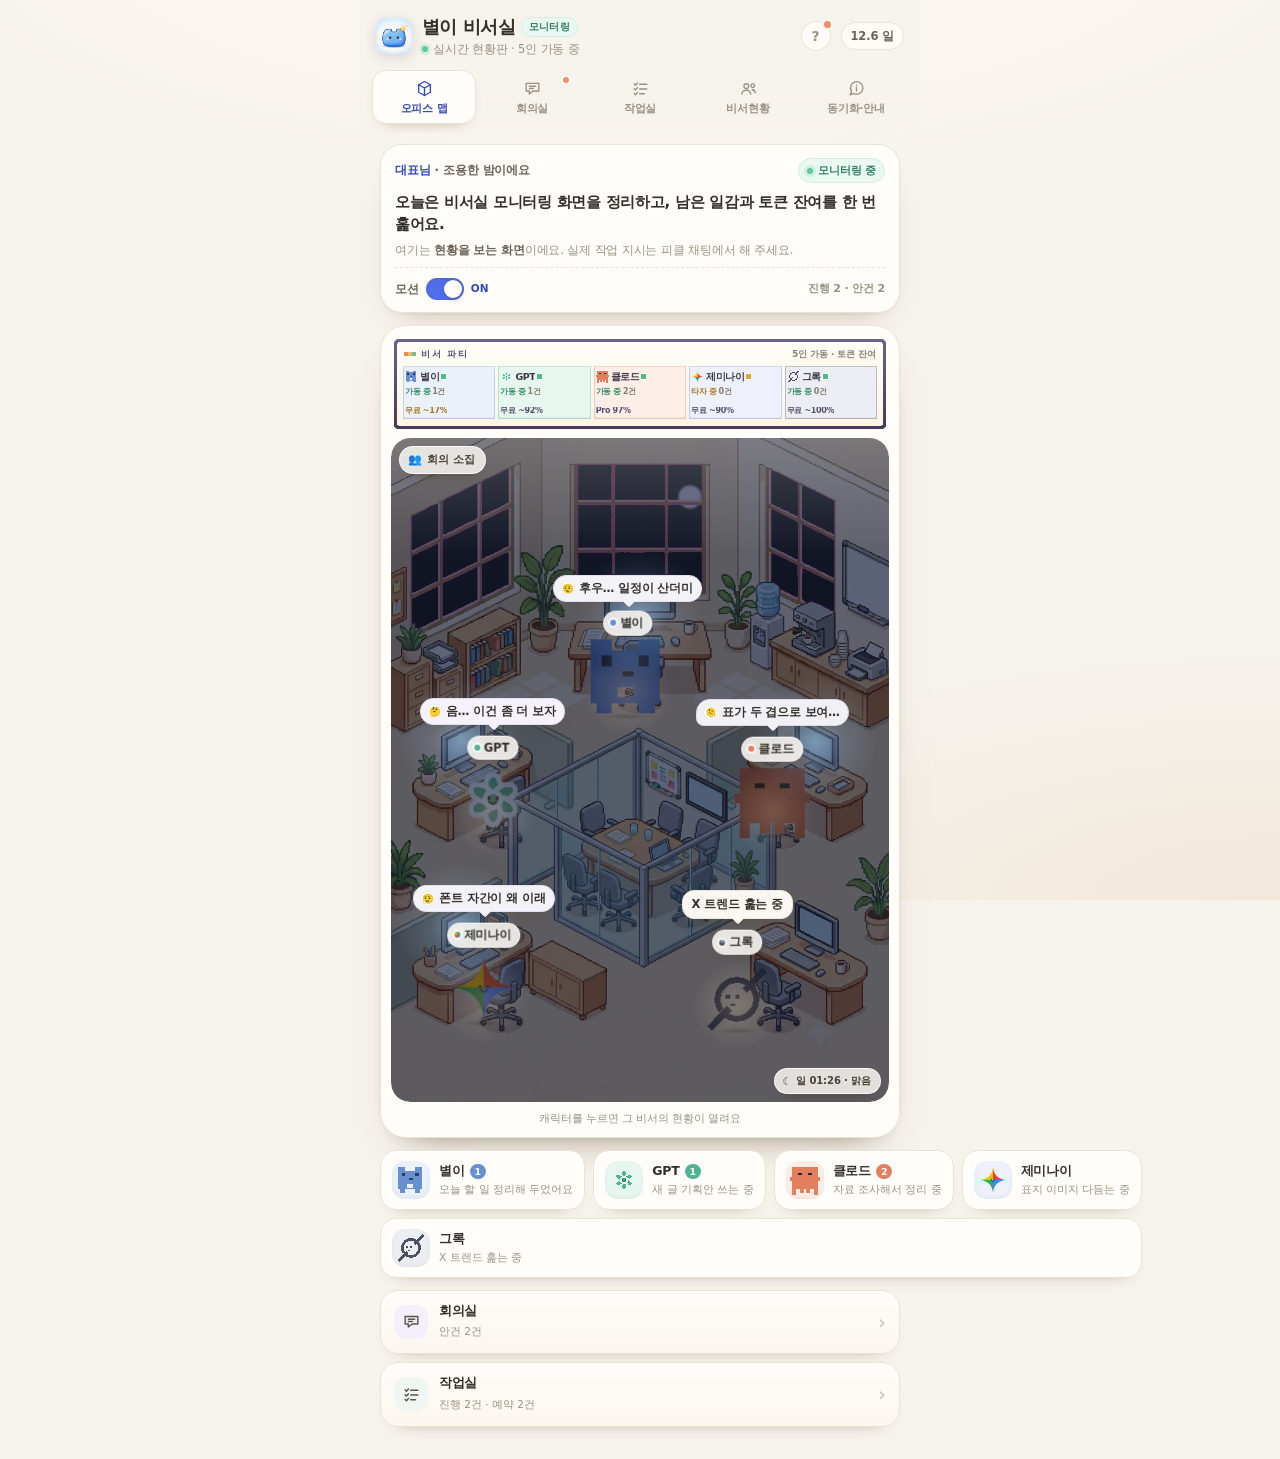
==== commit 1b9b7eb4: "그록 캐릭터를 고리+슬래시 얼굴로 다듬고 크기·기본 상태 문구 조정, 캐시 v58" ====
--- a/index.html
+++ b/index.html
@@ -11,12 +11,12 @@
 <meta name="apple-mobile-web-app-status-bar-style" content="default">
 <meta name="mobile-web-app-capable" content="yes">
 <meta name="format-detection" content="telephone=no">
-<link rel="icon" type="image/png" sizes="192x192" href="icon-192.png?v=57">
-<link rel="icon" type="image/png" sizes="512x512" href="icon-512.png?v=57">
-<link rel="apple-touch-icon" sizes="180x180" href="apple-touch-icon.png?v=57">
-<link rel="manifest" href="manifest.json?v=57">
+<link rel="icon" type="image/png" sizes="192x192" href="icon-192.png?v=58">
+<link rel="icon" type="image/png" sizes="512x512" href="icon-512.png?v=58">
+<link rel="apple-touch-icon" sizes="180x180" href="apple-touch-icon.png?v=58">
+<link rel="manifest" href="manifest.json?v=58">
 <link rel="preload" as="image" href="assets/office-map-v6.webp" type="image/webp">
-<link rel="stylesheet" href="style.css?v=57">
+<link rel="stylesheet" href="style.css?v=58">
 </head>
 <body>
 <div class="app" id="app">
@@ -24,7 +24,7 @@
   <header class="topbar">
     <div class="brand">
       <span class="brand__icon" aria-hidden="true">
-        <img src="assets/app-icon.png?v=57" width="36" height="36" alt="">
+        <img src="assets/app-icon.png?v=58" width="36" height="36" alt="">
       </span>
       <div class="brand__text">
         <h1 class="brand__title">별이 비서실<span class="brand__badge">모니터링</span></h1>
@@ -286,6 +286,6 @@
 
 <div class="toast" id="toast" role="status" aria-live="polite"></div>
 <noscript><p style="padding:24px;text-align:center">이 앱을 쓰려면 자바스크립트를 켜 주세요.</p></noscript>
-<script src="app.js?v=57"></script>
+<script src="app.js?v=58"></script>
 </body>
 </html>
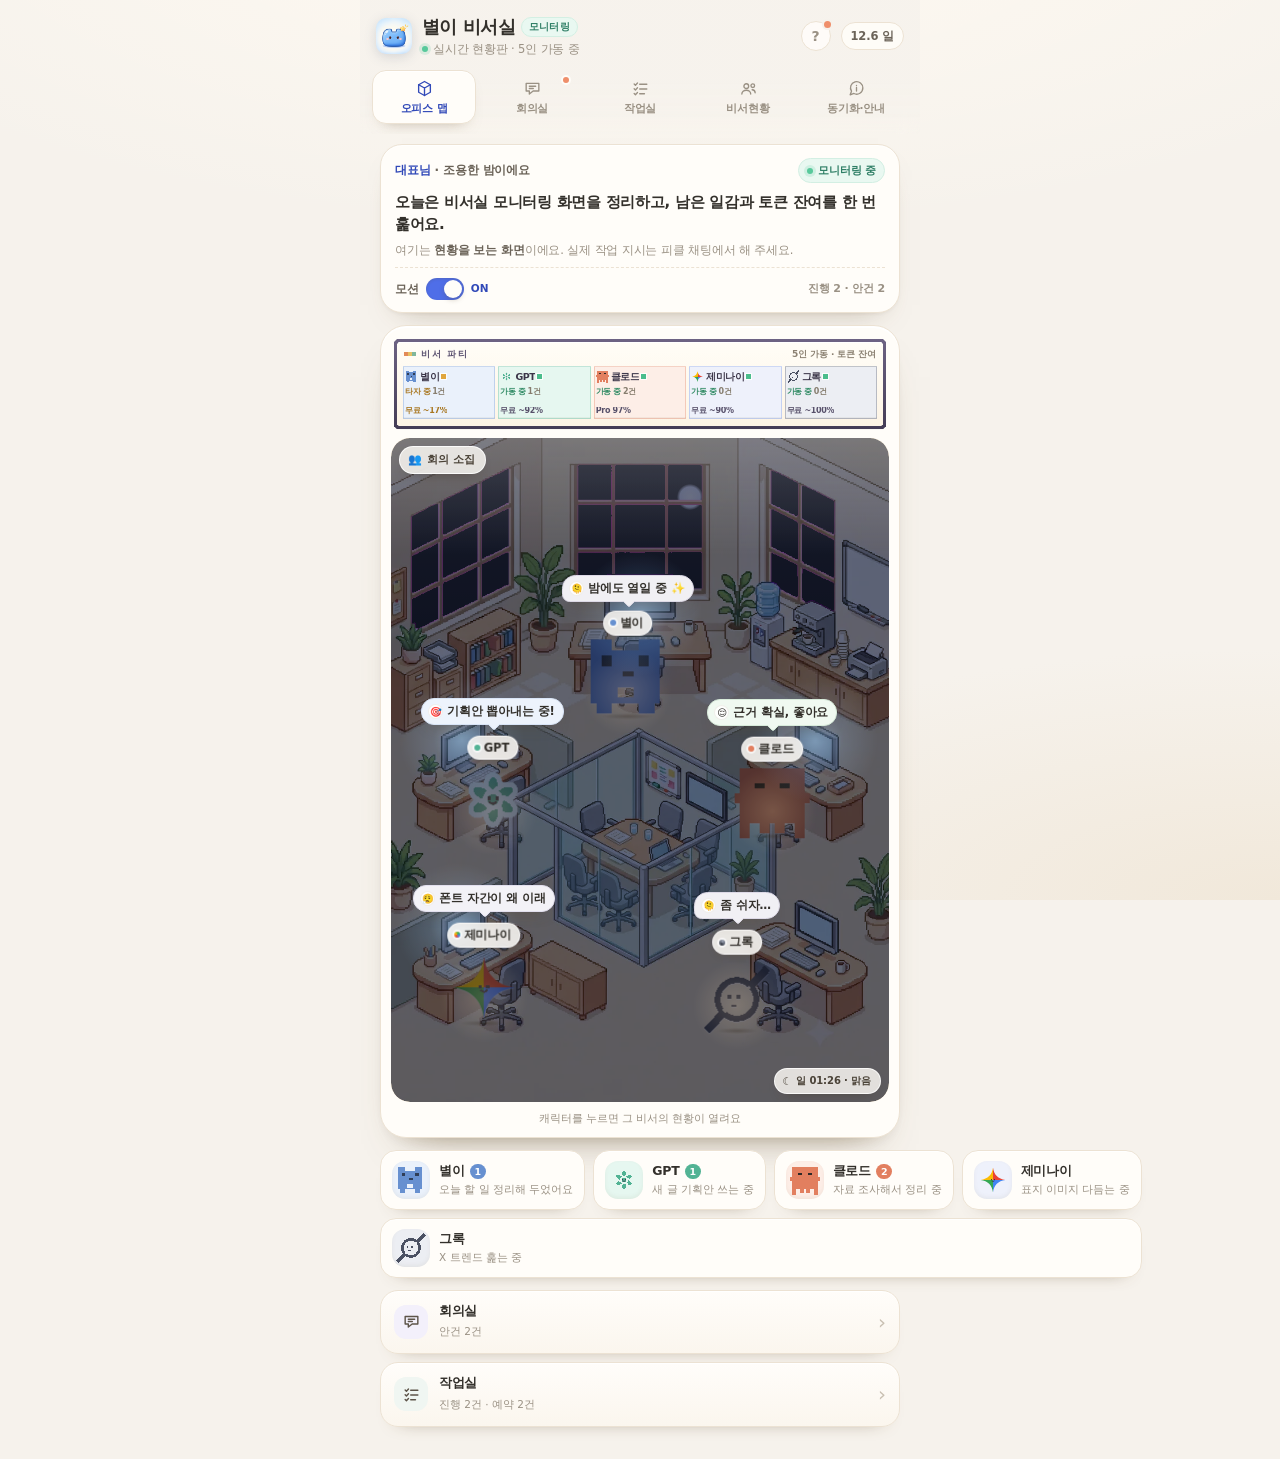
==== commit e63e4cb3: "그록 심볼 슬래시를 양쪽으로 길게 빼 형태를 분명히, 검증용 초기화 페이지 추가, 캐시 v59" ====
--- a/index.html
+++ b/index.html
@@ -11,12 +11,12 @@
 <meta name="apple-mobile-web-app-status-bar-style" content="default">
 <meta name="mobile-web-app-capable" content="yes">
 <meta name="format-detection" content="telephone=no">
-<link rel="icon" type="image/png" sizes="192x192" href="icon-192.png?v=58">
-<link rel="icon" type="image/png" sizes="512x512" href="icon-512.png?v=58">
-<link rel="apple-touch-icon" sizes="180x180" href="apple-touch-icon.png?v=58">
-<link rel="manifest" href="manifest.json?v=58">
+<link rel="icon" type="image/png" sizes="192x192" href="icon-192.png?v=59">
+<link rel="icon" type="image/png" sizes="512x512" href="icon-512.png?v=59">
+<link rel="apple-touch-icon" sizes="180x180" href="apple-touch-icon.png?v=59">
+<link rel="manifest" href="manifest.json?v=59">
 <link rel="preload" as="image" href="assets/office-map-v6.webp" type="image/webp">
-<link rel="stylesheet" href="style.css?v=58">
+<link rel="stylesheet" href="style.css?v=59">
 </head>
 <body>
 <div class="app" id="app">
@@ -24,7 +24,7 @@
   <header class="topbar">
     <div class="brand">
       <span class="brand__icon" aria-hidden="true">
-        <img src="assets/app-icon.png?v=58" width="36" height="36" alt="">
+        <img src="assets/app-icon.png?v=59" width="36" height="36" alt="">
       </span>
       <div class="brand__text">
         <h1 class="brand__title">별이 비서실<span class="brand__badge">모니터링</span></h1>
@@ -286,6 +286,6 @@
 
 <div class="toast" id="toast" role="status" aria-live="polite"></div>
 <noscript><p style="padding:24px;text-align:center">이 앱을 쓰려면 자바스크립트를 켜 주세요.</p></noscript>
-<script src="app.js?v=58"></script>
+<script src="app.js?v=59"></script>
 </body>
 </html>
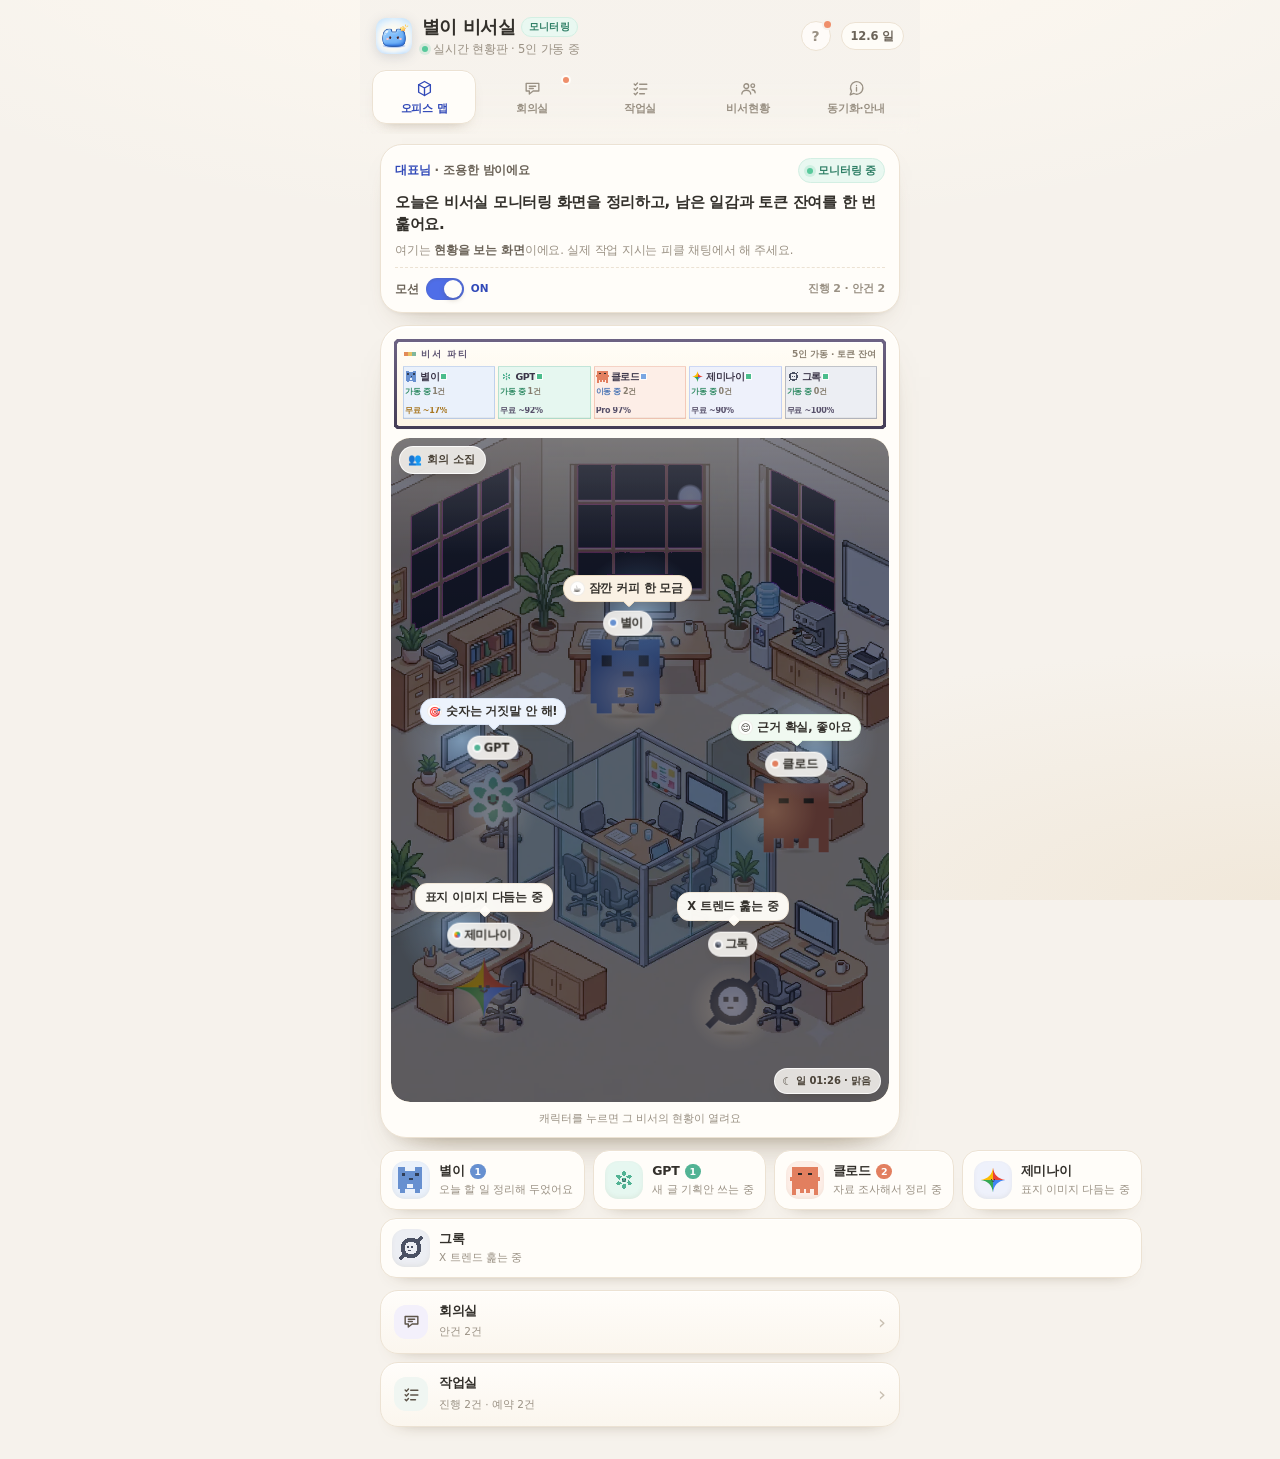
==== commit cc50eccf: "그록 캐릭터를 검은 고리 얼굴+슬래시 스파이크로 바꿔 확대경 오해를 없애고, 책상 앞 위치 미세 조정, 캐시 v60" ====
--- a/index.html
+++ b/index.html
@@ -11,12 +11,12 @@
 <meta name="apple-mobile-web-app-status-bar-style" content="default">
 <meta name="mobile-web-app-capable" content="yes">
 <meta name="format-detection" content="telephone=no">
-<link rel="icon" type="image/png" sizes="192x192" href="icon-192.png?v=59">
-<link rel="icon" type="image/png" sizes="512x512" href="icon-512.png?v=59">
-<link rel="apple-touch-icon" sizes="180x180" href="apple-touch-icon.png?v=59">
-<link rel="manifest" href="manifest.json?v=59">
+<link rel="icon" type="image/png" sizes="192x192" href="icon-192.png?v=60">
+<link rel="icon" type="image/png" sizes="512x512" href="icon-512.png?v=60">
+<link rel="apple-touch-icon" sizes="180x180" href="apple-touch-icon.png?v=60">
+<link rel="manifest" href="manifest.json?v=60">
 <link rel="preload" as="image" href="assets/office-map-v6.webp" type="image/webp">
-<link rel="stylesheet" href="style.css?v=59">
+<link rel="stylesheet" href="style.css?v=60">
 </head>
 <body>
 <div class="app" id="app">
@@ -24,7 +24,7 @@
   <header class="topbar">
     <div class="brand">
       <span class="brand__icon" aria-hidden="true">
-        <img src="assets/app-icon.png?v=59" width="36" height="36" alt="">
+        <img src="assets/app-icon.png?v=60" width="36" height="36" alt="">
       </span>
       <div class="brand__text">
         <h1 class="brand__title">별이 비서실<span class="brand__badge">모니터링</span></h1>
@@ -286,6 +286,6 @@
 
 <div class="toast" id="toast" role="status" aria-live="polite"></div>
 <noscript><p style="padding:24px;text-align:center">이 앱을 쓰려면 자바스크립트를 켜 주세요.</p></noscript>
-<script src="app.js?v=59"></script>
+<script src="app.js?v=60"></script>
 </body>
 </html>
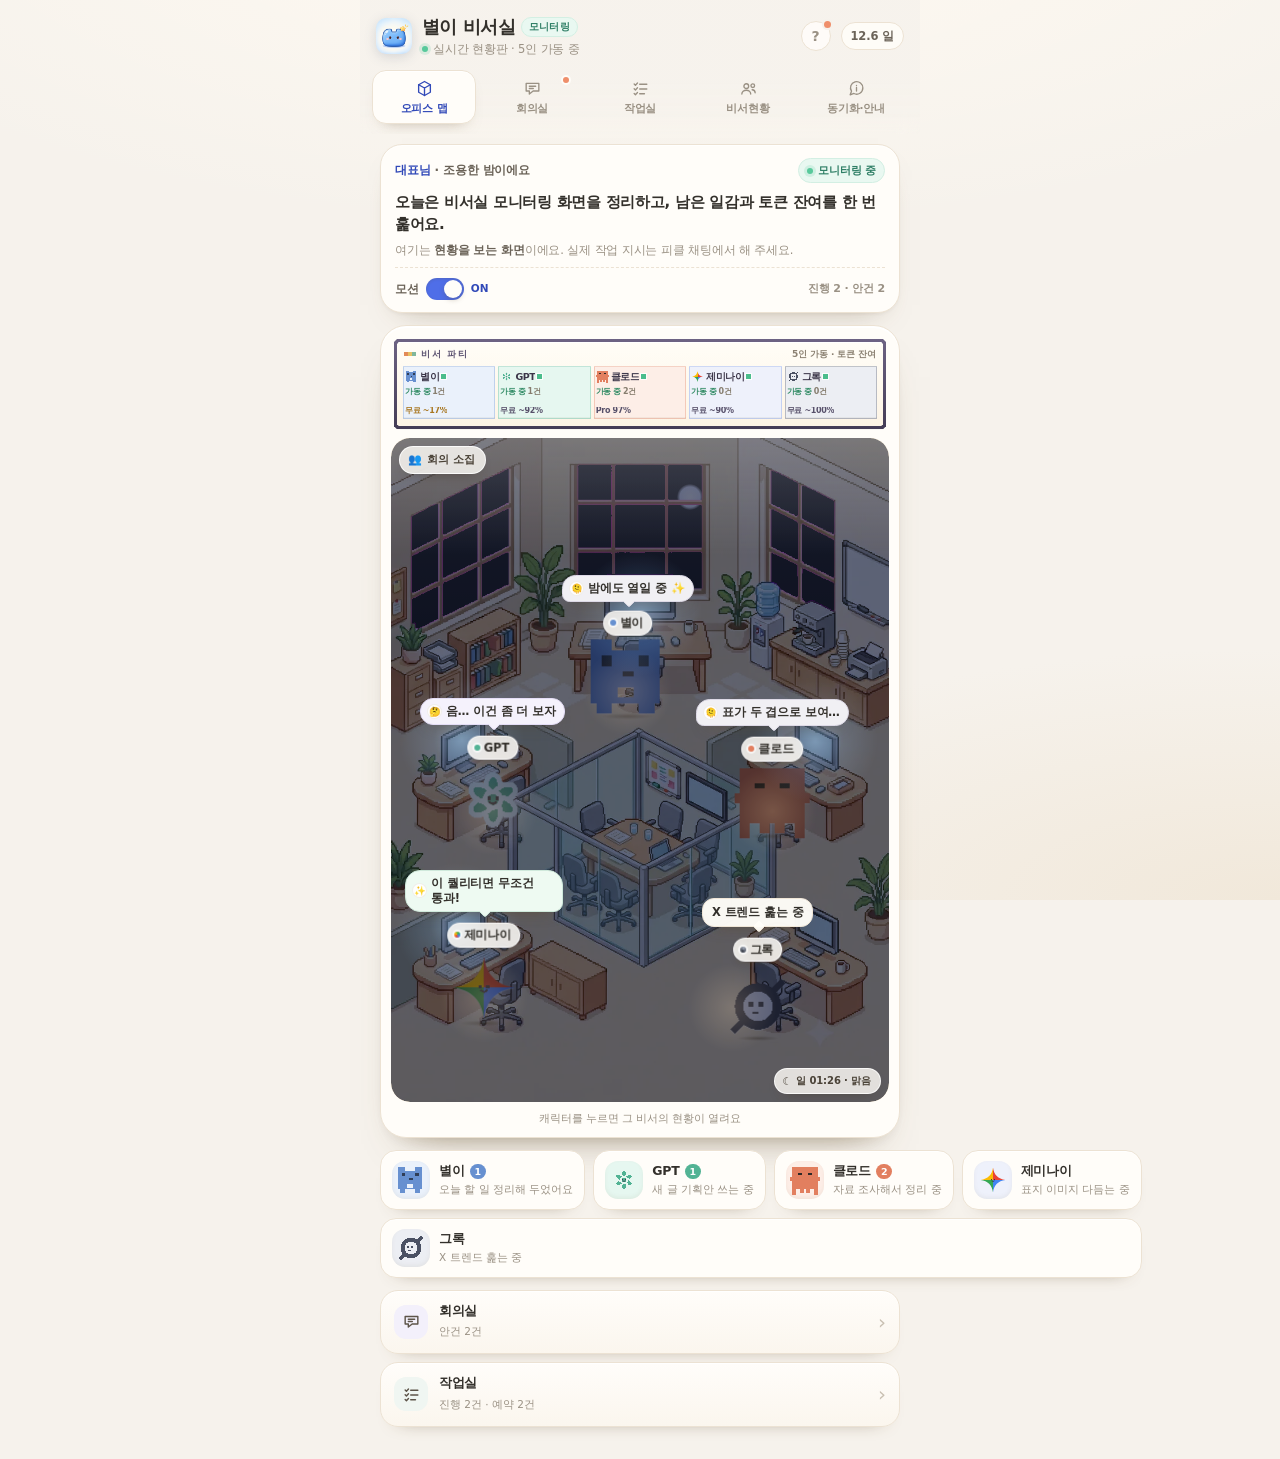
==== commit e062e56c: "회의실에서 그록 말풍선이 GPT·제미나이 말풍선과 겹치지 않게 아래로 내림, 캐시 v61" ====
--- a/index.html
+++ b/index.html
@@ -11,12 +11,12 @@
 <meta name="apple-mobile-web-app-status-bar-style" content="default">
 <meta name="mobile-web-app-capable" content="yes">
 <meta name="format-detection" content="telephone=no">
-<link rel="icon" type="image/png" sizes="192x192" href="icon-192.png?v=60">
-<link rel="icon" type="image/png" sizes="512x512" href="icon-512.png?v=60">
-<link rel="apple-touch-icon" sizes="180x180" href="apple-touch-icon.png?v=60">
-<link rel="manifest" href="manifest.json?v=60">
+<link rel="icon" type="image/png" sizes="192x192" href="icon-192.png?v=61">
+<link rel="icon" type="image/png" sizes="512x512" href="icon-512.png?v=61">
+<link rel="apple-touch-icon" sizes="180x180" href="apple-touch-icon.png?v=61">
+<link rel="manifest" href="manifest.json?v=61">
 <link rel="preload" as="image" href="assets/office-map-v6.webp" type="image/webp">
-<link rel="stylesheet" href="style.css?v=60">
+<link rel="stylesheet" href="style.css?v=61">
 </head>
 <body>
 <div class="app" id="app">
@@ -24,7 +24,7 @@
   <header class="topbar">
     <div class="brand">
       <span class="brand__icon" aria-hidden="true">
-        <img src="assets/app-icon.png?v=60" width="36" height="36" alt="">
+        <img src="assets/app-icon.png?v=61" width="36" height="36" alt="">
       </span>
       <div class="brand__text">
         <h1 class="brand__title">별이 비서실<span class="brand__badge">모니터링</span></h1>
@@ -286,6 +286,6 @@
 
 <div class="toast" id="toast" role="status" aria-live="polite"></div>
 <noscript><p style="padding:24px;text-align:center">이 앱을 쓰려면 자바스크립트를 켜 주세요.</p></noscript>
-<script src="app.js?v=60"></script>
+<script src="app.js?v=61"></script>
 </body>
 </html>
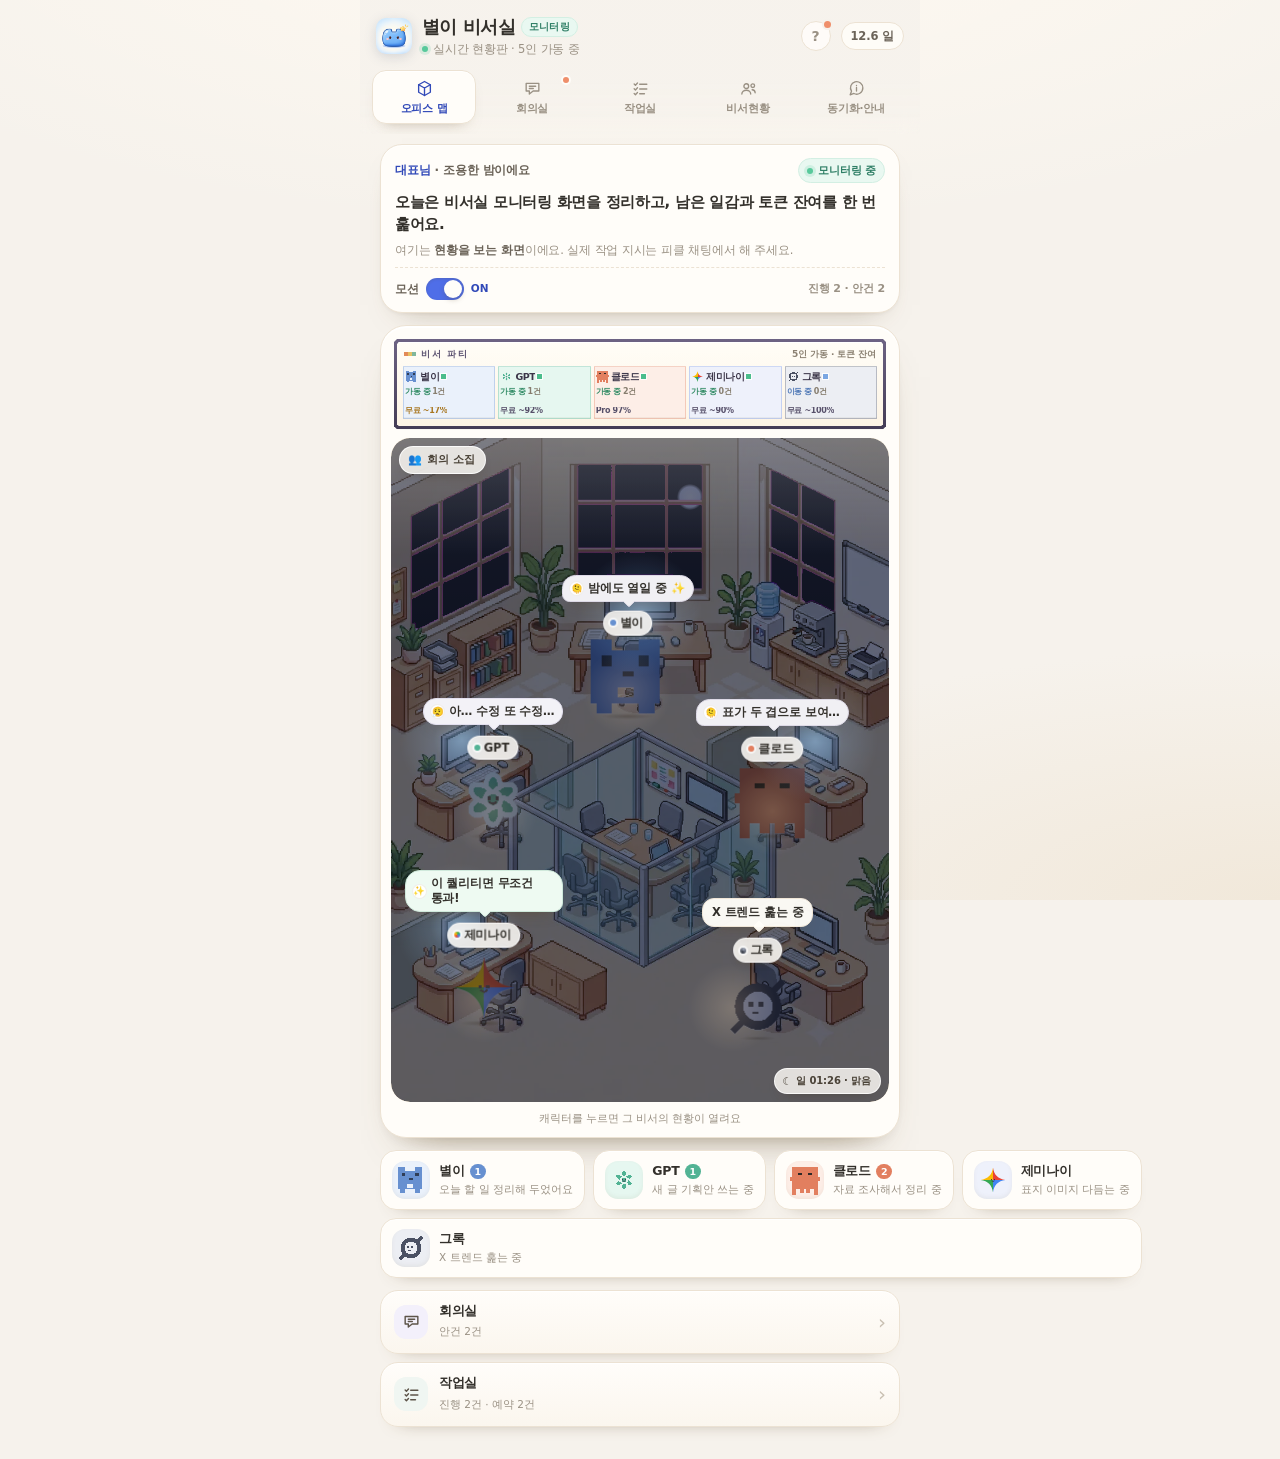
==== commit 61f7e4a0: "회의실에서 그록 말풍선을 왼쪽으로 빼 시계 칩과 겹치지 않게, 캐시 v62" ====
--- a/index.html
+++ b/index.html
@@ -11,12 +11,12 @@
 <meta name="apple-mobile-web-app-status-bar-style" content="default">
 <meta name="mobile-web-app-capable" content="yes">
 <meta name="format-detection" content="telephone=no">
-<link rel="icon" type="image/png" sizes="192x192" href="icon-192.png?v=61">
-<link rel="icon" type="image/png" sizes="512x512" href="icon-512.png?v=61">
-<link rel="apple-touch-icon" sizes="180x180" href="apple-touch-icon.png?v=61">
-<link rel="manifest" href="manifest.json?v=61">
+<link rel="icon" type="image/png" sizes="192x192" href="icon-192.png?v=62">
+<link rel="icon" type="image/png" sizes="512x512" href="icon-512.png?v=62">
+<link rel="apple-touch-icon" sizes="180x180" href="apple-touch-icon.png?v=62">
+<link rel="manifest" href="manifest.json?v=62">
 <link rel="preload" as="image" href="assets/office-map-v6.webp" type="image/webp">
-<link rel="stylesheet" href="style.css?v=61">
+<link rel="stylesheet" href="style.css?v=62">
 </head>
 <body>
 <div class="app" id="app">
@@ -24,7 +24,7 @@
   <header class="topbar">
     <div class="brand">
       <span class="brand__icon" aria-hidden="true">
-        <img src="assets/app-icon.png?v=61" width="36" height="36" alt="">
+        <img src="assets/app-icon.png?v=62" width="36" height="36" alt="">
       </span>
       <div class="brand__text">
         <h1 class="brand__title">별이 비서실<span class="brand__badge">모니터링</span></h1>
@@ -286,6 +286,6 @@
 
 <div class="toast" id="toast" role="status" aria-live="polite"></div>
 <noscript><p style="padding:24px;text-align:center">이 앱을 쓰려면 자바스크립트를 켜 주세요.</p></noscript>
-<script src="app.js?v=61"></script>
+<script src="app.js?v=62"></script>
 </body>
 </html>
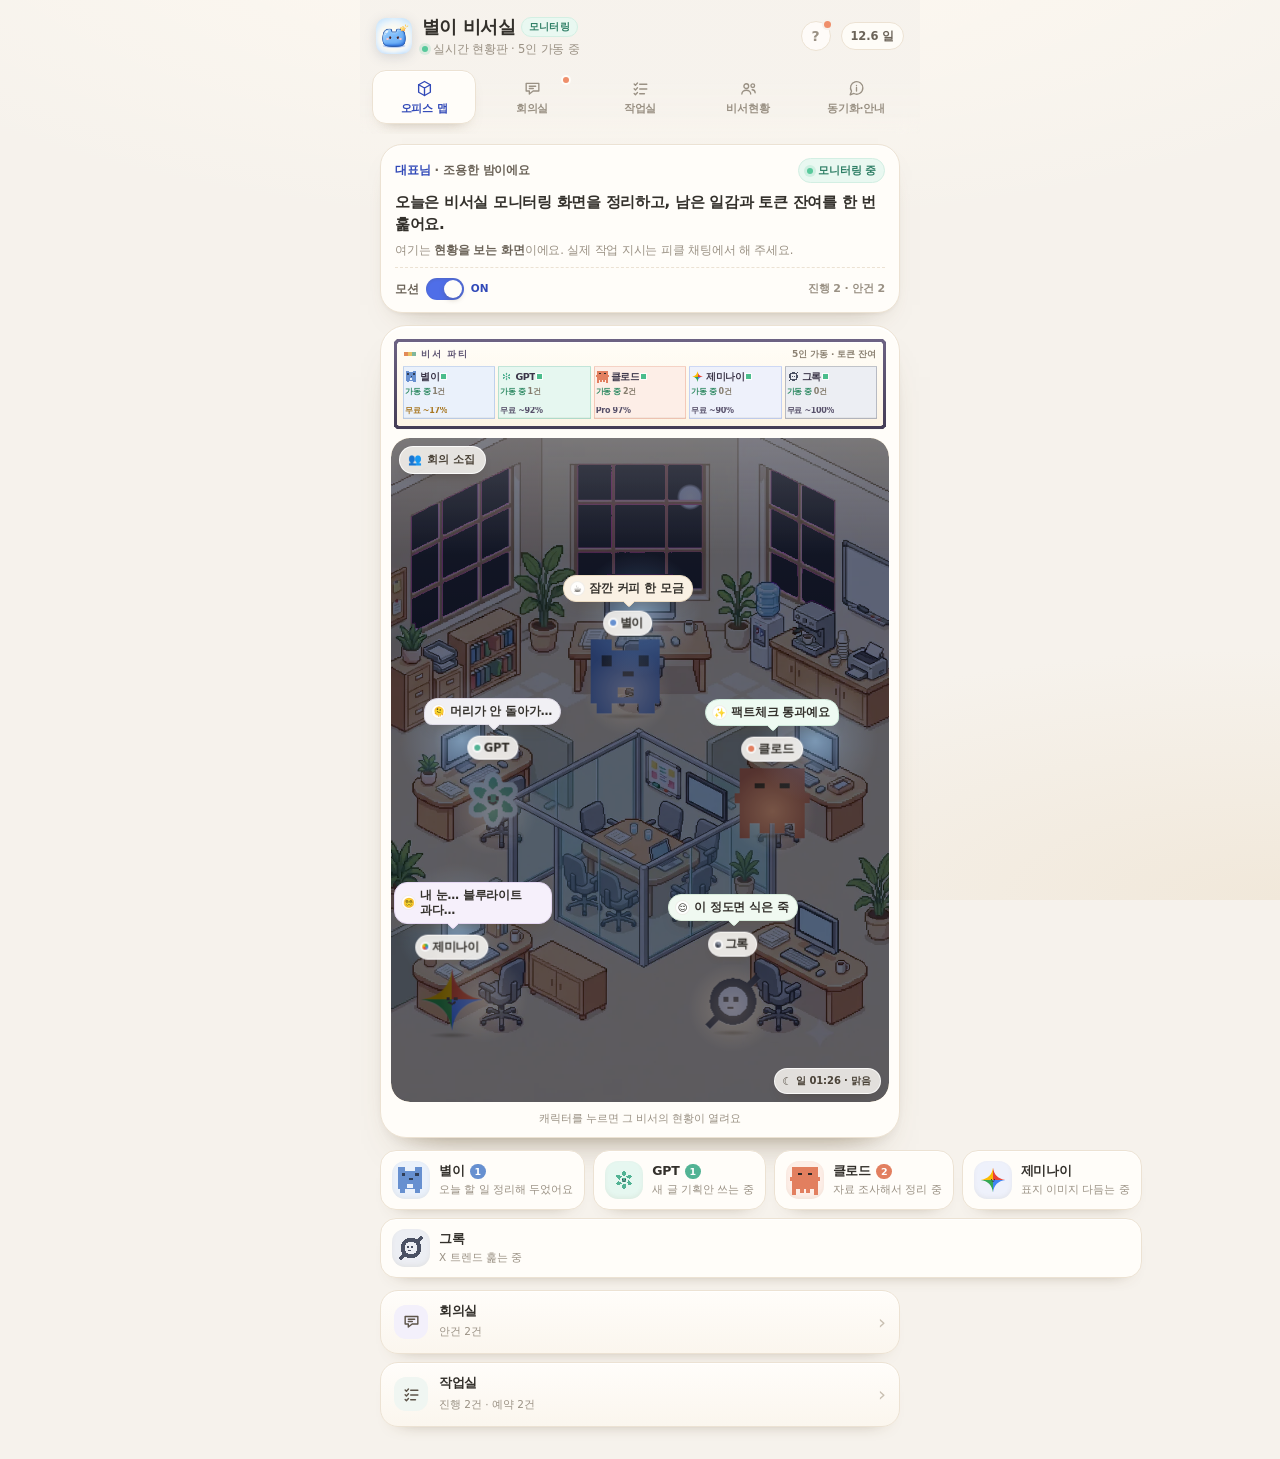
==== commit 8f0df4b1: "담당 필터 칩 6개를 3×2 칸으로 고르게 배치, 캐시 v63" ====
--- a/index.html
+++ b/index.html
@@ -11,12 +11,12 @@
 <meta name="apple-mobile-web-app-status-bar-style" content="default">
 <meta name="mobile-web-app-capable" content="yes">
 <meta name="format-detection" content="telephone=no">
-<link rel="icon" type="image/png" sizes="192x192" href="icon-192.png?v=62">
-<link rel="icon" type="image/png" sizes="512x512" href="icon-512.png?v=62">
-<link rel="apple-touch-icon" sizes="180x180" href="apple-touch-icon.png?v=62">
-<link rel="manifest" href="manifest.json?v=62">
+<link rel="icon" type="image/png" sizes="192x192" href="icon-192.png?v=63">
+<link rel="icon" type="image/png" sizes="512x512" href="icon-512.png?v=63">
+<link rel="apple-touch-icon" sizes="180x180" href="apple-touch-icon.png?v=63">
+<link rel="manifest" href="manifest.json?v=63">
 <link rel="preload" as="image" href="assets/office-map-v6.webp" type="image/webp">
-<link rel="stylesheet" href="style.css?v=62">
+<link rel="stylesheet" href="style.css?v=63">
 </head>
 <body>
 <div class="app" id="app">
@@ -24,7 +24,7 @@
   <header class="topbar">
     <div class="brand">
       <span class="brand__icon" aria-hidden="true">
-        <img src="assets/app-icon.png?v=62" width="36" height="36" alt="">
+        <img src="assets/app-icon.png?v=63" width="36" height="36" alt="">
       </span>
       <div class="brand__text">
         <h1 class="brand__title">별이 비서실<span class="brand__badge">모니터링</span></h1>
@@ -286,6 +286,6 @@
 
 <div class="toast" id="toast" role="status" aria-live="polite"></div>
 <noscript><p style="padding:24px;text-align:center">이 앱을 쓰려면 자바스크립트를 켜 주세요.</p></noscript>
-<script src="app.js?v=62"></script>
+<script src="app.js?v=63"></script>
 </body>
 </html>
--- a/style.css
+++ b/style.css
@@ -1721,14 +1721,12 @@
 .list--compact .item { padding: 9px 10px; }
 .list--compact .item__title { font-size: 12.5px; }
 
-/* 담당 필터 — 여섯 개(전체+5인)가 390px에서 잘리지 않도록 자연스럽게 두 줄로 접는다. */
+/* 담당 필터 — 여섯 개(전체+5인)가 390px에서 잘리지 않도록 3×2 칸으로 고르게 놓는다. */
 .chips {
-  display: flex;
-  flex-wrap: wrap;
+  display: grid;
+  grid-template-columns: repeat(3, minmax(0, 1fr));
   gap: 6px;
   padding: 2px 0 10px;
-  overflow: visible;
-  scrollbar-width: none;
 }
 .chips::-webkit-scrollbar { display: none; }
 
@@ -1736,8 +1734,10 @@
   flex: none;
   display: inline-flex;
   align-items: center;
+  justify-content: center;
   gap: 5px;
-  padding: 7px 11px;
+  min-width: 0;
+  padding: 7px 10px;
   border: 1px solid var(--line);
   border-radius: 999px;
   background: var(--card);
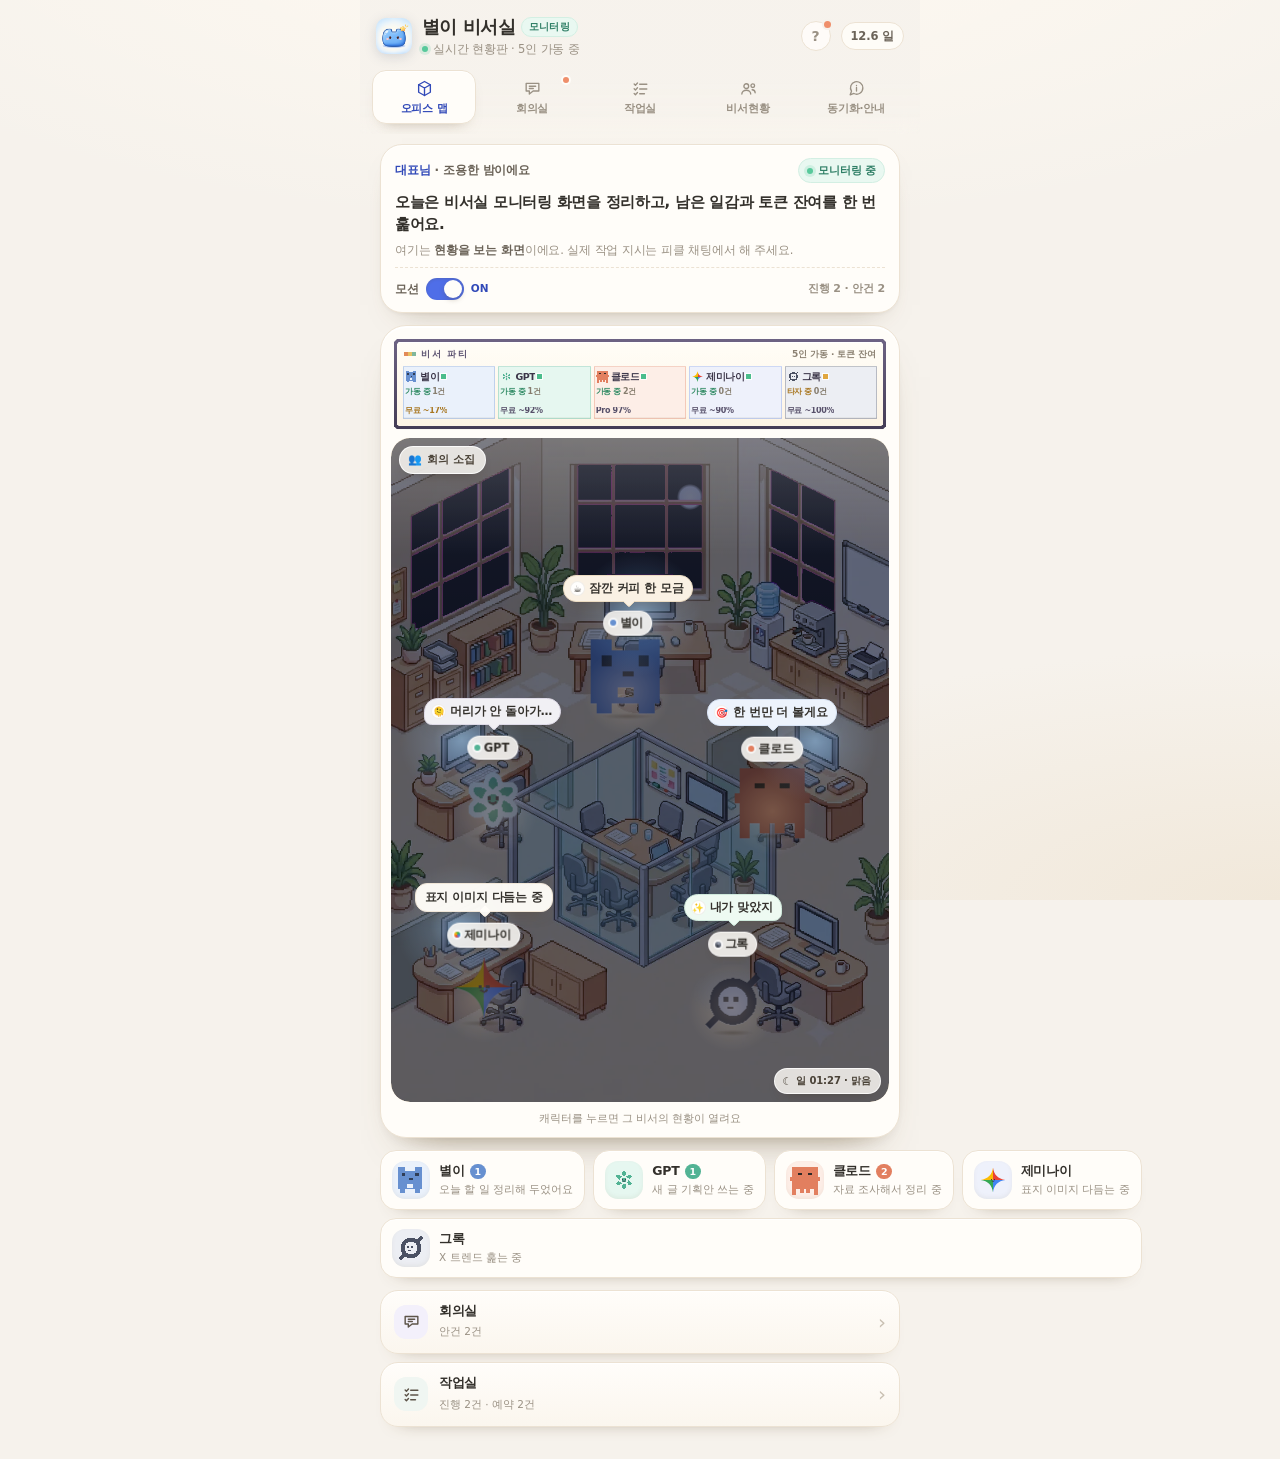
==== commit 7c5d637d: "오피스 맵 가이드에 그록 회복 시각(추정) 추가, 캐시 v64" ====
--- a/index.html
+++ b/index.html
@@ -11,12 +11,12 @@
 <meta name="apple-mobile-web-app-status-bar-style" content="default">
 <meta name="mobile-web-app-capable" content="yes">
 <meta name="format-detection" content="telephone=no">
-<link rel="icon" type="image/png" sizes="192x192" href="icon-192.png?v=63">
-<link rel="icon" type="image/png" sizes="512x512" href="icon-512.png?v=63">
-<link rel="apple-touch-icon" sizes="180x180" href="apple-touch-icon.png?v=63">
-<link rel="manifest" href="manifest.json?v=63">
+<link rel="icon" type="image/png" sizes="192x192" href="icon-192.png?v=64">
+<link rel="icon" type="image/png" sizes="512x512" href="icon-512.png?v=64">
+<link rel="apple-touch-icon" sizes="180x180" href="apple-touch-icon.png?v=64">
+<link rel="manifest" href="manifest.json?v=64">
 <link rel="preload" as="image" href="assets/office-map-v6.webp" type="image/webp">
-<link rel="stylesheet" href="style.css?v=63">
+<link rel="stylesheet" href="style.css?v=64">
 </head>
 <body>
 <div class="app" id="app">
@@ -24,7 +24,7 @@
   <header class="topbar">
     <div class="brand">
       <span class="brand__icon" aria-hidden="true">
-        <img src="assets/app-icon.png?v=63" width="36" height="36" alt="">
+        <img src="assets/app-icon.png?v=64" width="36" height="36" alt="">
       </span>
       <div class="brand__text">
         <h1 class="brand__title">별이 비서실<span class="brand__badge">모니터링</span></h1>
@@ -286,6 +286,6 @@
 
 <div class="toast" id="toast" role="status" aria-live="polite"></div>
 <noscript><p style="padding:24px;text-align:center">이 앱을 쓰려면 자바스크립트를 켜 주세요.</p></noscript>
-<script src="app.js?v=63"></script>
+<script src="app.js?v=64"></script>
 </body>
 </html>
